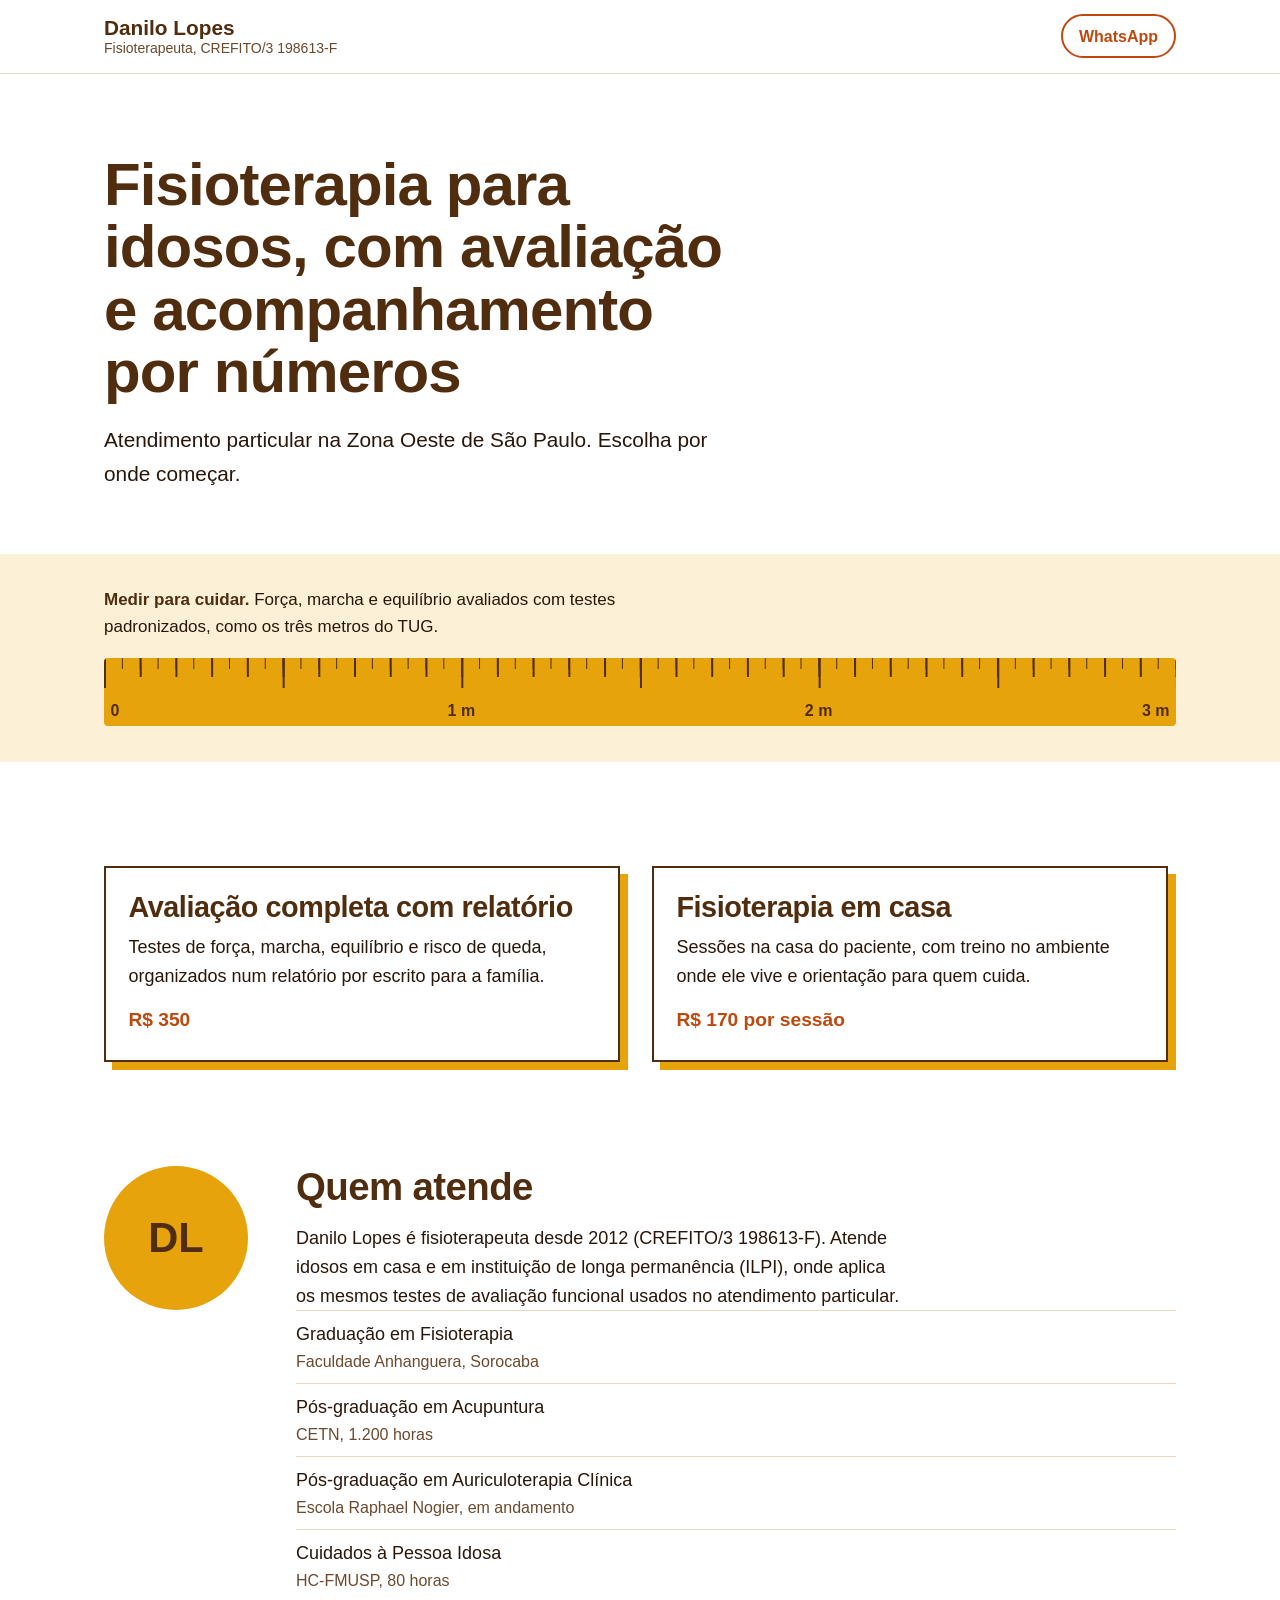
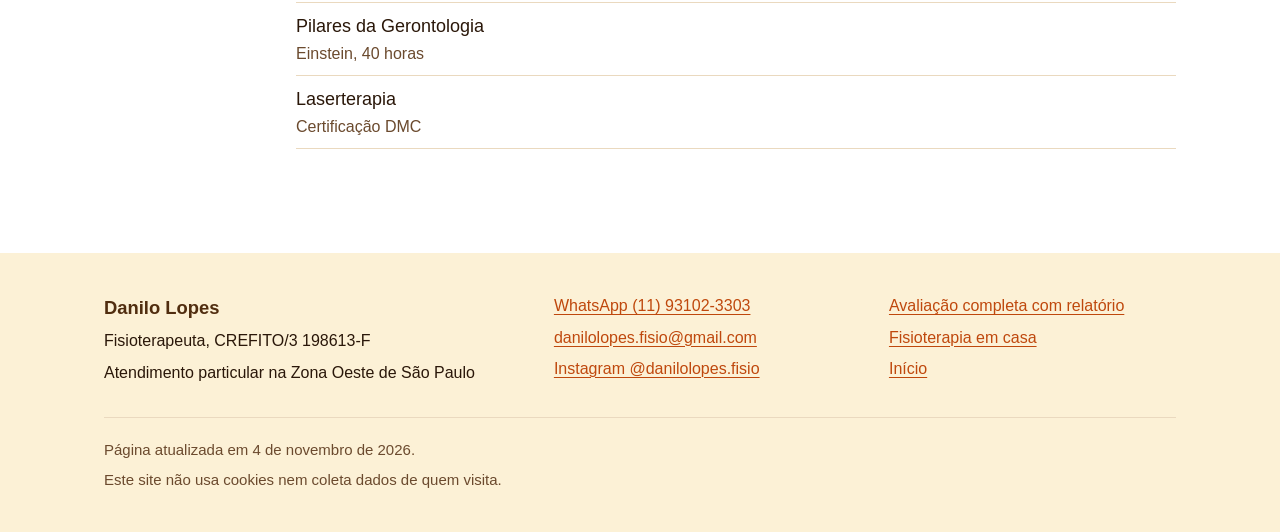
==== public/index.html @ bc0ceb4e "Páginas de avaliação completa e fisioterapia em casa Site estático (HTML, CSS embutido, fontes própr" ====
<!doctype html>
<html lang="pt-BR">
<head>
<meta charset="utf-8">
<meta name="viewport" content="width=device-width, initial-scale=1">
<script>document.documentElement.classList.add("js")</script>
<title>Danilo Lopes, Fisioterapeuta | Fisioterapia para idosos na Zona Oeste de SP</title>
<meta name="description" content="Fisioterapia para idosos em casa e avaliação funcional completa com relatório por escrito. Zona Oeste de São Paulo.">
<link rel="canonical" href="https://danilolopesfisio.com.br/">
<meta name="theme-color" content="#502d0f">
<link rel="icon" href="/favicon.svg" type="image/svg+xml">
<link rel="apple-touch-icon" href="/apple-touch-icon.png">
<link rel="preload" href="/fontes/bricolage-800.woff2" as="font" type="font/woff2" crossorigin>
<link rel="preload" href="/fontes/atkinson-400.woff2" as="font" type="font/woff2" crossorigin>
<meta property="og:type" content="website">
<meta property="og:locale" content="pt_BR">
<meta property="og:site_name" content="Danilo Lopes, Fisioterapeuta">
<meta property="og:title" content="Danilo Lopes, Fisioterapeuta">
<meta property="og:description" content="Fisioterapia para idosos em casa e avaliação funcional completa com relatório por escrito. Zona Oeste de São Paulo.">
<meta property="og:url" content="https://danilolopesfisio.com.br/">
<meta property="og:image" content="https://danilolopesfisio.com.br/og/home-care.png">
<meta property="og:image:width" content="1200">
<meta property="og:image:height" content="630">
<meta property="og:image:alt" content="Danilo Lopes, Fisioterapeuta">
<meta name="twitter:card" content="summary_large_image">
<style>@font-face{font-family: "Bricolage";src: url("/fontes/bricolage-800.woff2") format("woff2");font-weight: 800;font-display: swap}@font-face{font-family: "Atkinson";src: url("/fontes/atkinson-400.woff2") format("woff2");font-weight: 400;font-display: swap}@font-face{font-family: "Atkinson";src: url("/fontes/atkinson-700.woff2") format("woff2");font-weight: 700;font-display: swap}:root{--papel: #ffffff;--tinta: #2a1709;--tinta-suave: #6b4a2e;--marrom: #502d0f;--laranja: #d45111;--laranja-texto: #bf480d;--mostarda: #e6a30b;--mostarda-claro: #fcf1d6;--linha: #ead9bf;--titulo: "Bricolage","Arial Black","Helvetica Neue",sans-serif;--texto: "Atkinson","Verdana","Segoe UI",sans-serif;--largura: 72rem;--medida: 38rem;--margem: clamp(1rem,4vw,2.5rem);--respiro: clamp(3.5rem,9vw,6.5rem)}*,*::before,*::after{box-sizing: border-box}html{-webkit-text-size-adjust: 100%;text-size-adjust: 100%}body{margin: 0;background: var(--papel);color: var(--tinta);font-family: var(--texto);font-size: 1.125rem;line-height: 1.6;text-rendering: optimizeLegibility}h1,h2,h3{font-family: var(--titulo);font-weight: 800;color: var(--marrom);letter-spacing: -0.015em;margin: 0;text-wrap: balance}h1{font-size: clamp(2.15rem,6.4vw,3.75rem);line-height: 1.04}h2{font-size: clamp(1.65rem,4.2vw,2.4rem);line-height: 1.1}h3{font-size: 1.25rem;line-height: 1.25;letter-spacing: 0}p{margin: 0;text-wrap: pretty}a{color: var(--laranja-texto);text-underline-offset: 0.18em;text-decoration-thickness: 1px}a:hover{text-decoration-thickness: 2px}:focus-visible{outline: 3px solid var(--laranja);outline-offset: 3px;border-radius: 2px}.conteiner{width: 100%;max-width: var(--largura);margin-inline: auto;padding-inline: var(--margem)}.pular{position: absolute;left: 1rem;top: -4rem;background: var(--marrom);color: var(--papel);padding: 0.6rem 1rem;z-index: 10}.pular:focus{top: 1rem}.topo{border-bottom: 1px solid var(--linha)}.topo-interno{display: flex;align-items: center;justify-content: space-between;gap: 1rem;padding-block: 0.9rem}.marca{text-decoration: none;color: var(--tinta);line-height: 1.2}.marca-nome{display: block;font-family: var(--titulo);font-weight: 800;font-size: 1.3rem;color: var(--marrom)}.marca-registro{display: block;font-size: 0.875rem;color: var(--tinta-suave)}.topo-wa{flex: none;font-weight: 700;font-size: 1rem;text-decoration: none;color: var(--laranja-texto);border: 2px solid currentColor;border-radius: 999px;padding: 0.45rem 1rem}.topo-wa:hover{background: var(--laranja-texto);color: var(--papel)}.botao{display: inline-block;background: var(--laranja-texto);color: var(--papel);font-family: var(--texto);font-weight: 700;font-size: 1.1875rem;line-height: 1.25;text-decoration: none;padding: 1rem 1.5rem;border-radius: 0.5rem;box-shadow: 0 4px 0 var(--marrom);transition: transform 120ms ease,box-shadow 120ms ease}.botao:hover{transform: translateY(2px);box-shadow: 0 2px 0 var(--marrom)}.botao:active{transform: translateY(4px);box-shadow: 0 0 0 var(--marrom)}.heroi{padding-block: clamp(2.25rem,7vw,5rem) clamp(2.5rem,6vw,4rem)}.heroi-grade{display: grid;gap: clamp(2.5rem,6vw,4.5rem);align-items: center}.heroi-texto{max-width: 40rem}.heroi-texto>* + *{margin-top: 1.25rem}.lead{font-size: clamp(1.15rem,2.4vw,1.3rem);max-width: var(--medida)}.preco-linha{font-size: 1.125rem;color: var(--tinta-suave)}.preco-linha strong{color: var(--tinta);font-size: 1.35rem;font-family: var(--titulo);font-weight: 800}.heroi-acao{padding-top: 0.5rem}.heroi-nota{font-size: 1rem;color: var(--tinta-suave)}.folha{background: var(--papel);border: 2px solid var(--marrom);box-shadow: 10px 10px 0 var(--mostarda);padding: 1.5rem 1.4rem 1.25rem;max-width: 26rem;width: calc(100% - 10px);justify-self: center;margin: 0 10px 10px 0}.folha-cabecalho{border-bottom: 2px solid var(--marrom);padding-bottom: 0.75rem;margin-bottom: 0.4rem}.folha-titulo{font-family: var(--titulo);font-weight: 800;color: var(--marrom);font-size: 1.15rem;line-height: 1.2}.folha-sub{font-size: 0.875rem;color: var(--tinta-suave);margin-top: 0.2rem}.folha-linhas{margin: 0}.folha-linha{display: grid;grid-template-columns: 1fr auto;gap: 0.75rem;align-items: end;padding-block: 0.7rem;border-bottom: 1px dashed var(--linha)}.folha-linha dt{font-size: 1rem;line-height: 1.3}.folha-linha dd{margin: 0;display: grid;grid-template-columns: 3.4rem 2.2rem;gap: 0.35rem;align-items: end;font-size: 0.95rem;line-height: 1.2;color: var(--tinta-suave);white-space: nowrap}.folha-linha dd span{border-bottom: 1.5px solid var(--marrom);height: 0.9em}.folha-assinatura{margin-top: 1.4rem;font-size: 0.875rem;color: var(--tinta-suave)}.folha-assinatura::before{content: "";display: block;width: 11rem;border-top: 1.5px solid var(--marrom);margin-bottom: 0.35rem}.planta{width: 100%;max-width: 28rem;justify-self: center;margin: 0}.planta svg{display: block;width: 100%;height: auto}.planta-texto{font-family: var(--texto);font-weight: 700;font-size: 15px;fill: var(--marrom)}.faixa-trena{background: var(--mostarda-claro);padding-block: 2rem 2.25rem;overflow: hidden}.trena-legenda{max-width: var(--medida);font-size: 1.0625rem;margin-bottom: 1.1rem}.trena-legenda strong{font-family: var(--titulo);font-weight: 800;color: var(--marrom)}.trena{position: relative;height: 4.25rem;background-color: var(--mostarda);background-image: repeating-linear-gradient(to right,var(--marrom) 0 2px,transparent 2px 100%),repeating-linear-gradient(to right,var(--marrom) 0 1.5px,transparent 1.5px 100%),repeating-linear-gradient(to right,var(--marrom) 0 1px,transparent 1px 100%);background-size: calc(100% / 6) 1.9rem,calc(100% / 30) 1.2rem,calc(100% / 60) 0.7rem;background-repeat: repeat-x;background-position: left top;border-radius: 0.25rem;transform-origin: left center;animation: desenrolar 1100ms cubic-bezier(.2,.7,.2,1) 200ms both}.trena-marca{position: absolute;bottom: 0.45rem;font-family: var(--titulo);font-weight: 800;font-size: 1rem;color: var(--marrom);line-height: 1;white-space: nowrap;transform: translateX(-50%)}.trena-marca:first-child{transform: none;left: 0.4rem !important}.trena-marca:last-child{transform: translateX(-100%);left: calc(100% - 0.4rem) !important}@keyframes desenrolar{from{transform: scaleX(0.04)}to{transform: scaleX(1)}}.secao{padding-block: calc(var(--respiro) / 2)}.faixa-trena + .secao{padding-top: var(--respiro)}main>.secao:last-child{padding-bottom: var(--respiro)}.secao-cabeca{max-width: var(--medida);margin-bottom: clamp(1.75rem,4vw,2.75rem)}.secao-cabeca>* + *{margin-top: 0.9rem}.secao-intro{color: var(--tinta-suave)}.lista-regua{list-style: none;margin: 0;padding: 0;display: grid;column-gap: 2.5rem}.lista-regua li{border-top: 1px solid var(--linha);padding: 0.95rem 0 0.95rem 1.6rem;position: relative}.lista-regua li::before{content: "";position: absolute;left: 0;top: 1.45rem;width: 0.7rem;height: 0.7rem;background: var(--mostarda)}.definicoes{margin: 0}.definicao{display: grid;gap: 0.35rem 2.5rem;border-top: 1px solid var(--linha);padding-block: 1.25rem}.definicao:last-child{border-bottom: 1px solid var(--linha)}.definicao dt{font-family: var(--titulo);font-weight: 800;font-size: 1.2rem;color: var(--marrom);line-height: 1.25}.definicao dt small{display: block;font-family: var(--texto);font-weight: 400;font-size: 0.95rem;color: var(--tinta-suave);margin-top: 0.15rem}.definicao dd{margin: 0;max-width: var(--medida)}.complemento{margin-top: 1.5rem;max-width: var(--medida);color: var(--tinta-suave)}.recebe{list-style: none;margin: 0;padding: 0;max-width: 46rem}.recebe li{display: grid;grid-template-columns: 1.6rem 1fr;gap: 0.8rem;padding-block: 0.65rem}.recebe li::before{content: "";width: 1.15rem;height: 1.15rem;margin-top: 0.3rem;border: 2px solid var(--marrom);background: linear-gradient(135deg,transparent 45%,var(--laranja) 45% 60%,transparent 60%) center / 70% 70% no-repeat}.passos{list-style: none;margin: 0;padding: 0;counter-reset: passo;display: grid;gap: 1.75rem 2rem}.passos li{counter-increment: passo;border-top: 3px solid var(--marrom);padding-top: 0.9rem}.passos li::before{content: counter(passo);display: block;font-family: var(--titulo);font-weight: 800;font-size: 2.6rem;line-height: 1;color: var(--laranja);margin-bottom: 0.6rem}.passos h3{margin-bottom: 0.4rem}.passos p{font-size: 1.0625rem}.motivos{list-style: none;margin: 0;padding: 0;display: grid;gap: 1.25rem 2.5rem}.motivos li{padding-left: 1.1rem;border-left: 4px solid var(--mostarda)}.valores{background: var(--marrom);color: var(--mostarda-claro);padding-block: var(--respiro);margin-block: calc(var(--respiro) / 2)}.valores h2{color: var(--papel)}.valores .secao-intro{color: #f2d9a6}.precos{margin: 0;max-width: 46rem}.preco{display: grid;grid-template-columns: 1fr auto;gap: 0.25rem 1rem;align-items: baseline;padding-block: 1.25rem;border-top: 1px solid rgba(252,241,214,0.28)}.preco:last-child{border-bottom: 1px solid rgba(252,241,214,0.28)}.preco dt{font-family: var(--titulo);font-weight: 800;font-size: 1.25rem;color: var(--papel);line-height: 1.25}.preco dd{margin: 0}.preco-valor{font-family: var(--titulo);font-weight: 800;font-size: clamp(1.6rem,4.5vw,2.1rem);color: var(--mostarda);white-space: nowrap}.preco-detalhe{grid-column: 1 / -1;color: #f2d9a6;font-size: 1.0625rem}.valores-acao{margin-top: 2.25rem}.valores .botao{background: var(--mostarda);color: var(--tinta);box-shadow: 0 4px 0 #2a1709}.valores .botao:hover{box-shadow: 0 2px 0 #2a1709}.valores .botao:active{box-shadow: 0 0 0 #2a1709}.valores a:not(.botao){color: var(--mostarda)}.sobre-grade{display: grid;gap: 2rem 3rem;align-items: start}.retrato{width: 6.5rem;height: 6.5rem;border-radius: 50%;background: var(--mostarda);color: var(--marrom);display: grid;place-items: center;font-family: var(--titulo);font-weight: 800;font-size: 2.6rem;overflow: hidden}.retrato img{width: 100%;height: 100%;object-fit: cover}.sobre-texto>* + *{margin-top: 1rem}.sobre-texto p{max-width: var(--medida)}.formacao{list-style: none;margin: 0;padding: 0}.formacao li{padding-block: 0.55rem;border-top: 1px solid var(--linha)}.formacao li:last-child{border-bottom: 1px solid var(--linha)}.formacao span{display: block;color: var(--tinta-suave);font-size: 1rem}.perguntas{max-width: 46rem}.pergunta{border-top: 1px solid var(--linha)}.pergunta:last-child{border-bottom: 1px solid var(--linha)}.pergunta summary{cursor: pointer;list-style: none;display: flex;justify-content: space-between;gap: 1rem;padding-block: 1.1rem;font-weight: 700;font-size: 1.15rem;color: var(--marrom)}.pergunta summary::-webkit-details-marker{display: none}.pergunta summary::after{content: "+";font-family: var(--titulo);font-weight: 800;font-size: 1.5rem;line-height: 1;color: var(--laranja);transition: transform 160ms ease}.pergunta[open] summary::after{transform: rotate(45deg)}.pergunta p{padding-bottom: 1.2rem;max-width: var(--medida)}.fechamento{border-top: 1px solid var(--linha);margin-top: calc(var(--respiro) / 2);padding-top: var(--respiro)}.fechamento-interno>* + *{margin-top: 1.25rem}.fechamento p{max-width: var(--medida)}.rodape{background: var(--mostarda-claro);padding-block: 2.5rem 6rem;font-size: 1rem}.rodape-grade{display: grid;gap: 1.5rem 3rem}.rodape-grade>*>* + *{margin-top: 0.35rem}.rodape-nome{font-family: var(--titulo);font-weight: 800;color: var(--marrom);font-size: 1.15rem}.rodape-legal{margin-top: 2rem;padding-top: 1.25rem;border-top: 1px solid var(--linha);color: var(--tinta-suave);font-size: 0.9375rem}.rodape-legal p + p{margin-top: 0.35rem}.barra-wa{position: fixed;left: 0;right: 0;bottom: 0;z-index: 5;padding: 0.7rem var(--margem) calc(0.7rem + env(safe-area-inset-bottom));background: rgba(255,255,255,0.96);border-top: 1px solid var(--linha)}.barra-wa{transition: transform 200ms ease}.js .barra-wa{transform: translateY(110%)}.js .barra-wa.visivel{transform: none}.barra-wa .botao{display: block;text-align: center;box-shadow: none;padding-block: 0.85rem}.barra-wa .botao:hover,.barra-wa .botao:active{transform: none}.inicio-caminhos{list-style: none;margin: 0;padding: 0;display: grid;gap: 1.5rem}.caminho{display: block;text-decoration: none;color: var(--tinta);border: 2px solid var(--marrom);padding: 1.5rem 1.4rem;box-shadow: 8px 8px 0 var(--mostarda);margin-right: 8px;transition: transform 120ms ease,box-shadow 120ms ease}.caminho:hover{transform: translate(3px,3px);box-shadow: 5px 5px 0 var(--mostarda)}.caminho h2{font-size: clamp(1.4rem,3.4vw,1.8rem)}.caminho p{margin-top: 0.6rem}.caminho-preco{display: block;margin-top: 0.9rem;font-family: var(--titulo);font-weight: 800;font-size: 1.2rem;color: var(--laranja-texto)}@media (min-width: 46rem){.lista-regua{grid-template-columns: 1fr 1fr}.definicao{grid-template-columns: 17rem 1fr}.passos{grid-template-columns: repeat(2,1fr)}.motivos{grid-template-columns: repeat(3,1fr)}.sobre-grade{grid-template-columns: 9rem 1fr}.retrato{width: 9rem;height: 9rem}.rodape-grade{grid-template-columns: 1.4fr 1fr 1fr}.inicio-caminhos{grid-template-columns: 1fr 1fr}.barra-wa{display: none}.rodape{padding-bottom: 2.5rem}}@media (min-width: 62rem){.heroi-grade{grid-template-columns: 1.25fr 1fr}.passos{grid-template-columns: repeat(4,1fr)}}@media (max-width: 22rem){.topo-wa{padding-inline: 0.75rem}.marca-registro{font-size: 0.8125rem}}@media (prefers-reduced-motion: reduce){.trena{animation: none}.botao,.caminho,.pergunta summary::after,.barra-wa{transition: none}}@media print{.topo-wa,.barra-wa,.botao{display: none}.faixa-trena,.valores,.rodape{background: none;color: var(--tinta)}}</style>
<script type="application/ld+json">{"@context":"https://schema.org","@type":"Physiotherapy","name":"Danilo Lopes, Fisioterapeuta","url":"https://danilolopesfisio.com.br/","telephone":"+5511931023303","email":"danilolopes.fisio@gmail.com","areaServed":{"@type":"Place","name":"Zona Oeste de São Paulo"},"sameAs":["https://www.instagram.com/danilolopes.fisio/"],"founder":{"@type":"Person","name":"Danilo Lopes","jobTitle":"Fisioterapeuta"},"makesOffer":[{"@type":"Offer","price":"350.00","priceCurrency":"BRL","itemOffered":{"@type":"Service","name":"Avaliação fisioterapêutica completa com relatório"}},{"@type":"Offer","price":"170.00","priceCurrency":"BRL","itemOffered":{"@type":"Service","name":"Sessão de fisioterapia em casa"}}]}</script>
</head>
<body>
<a class="pular" href="#conteudo">Pular para o conteúdo</a>
<header class="topo">
  <div class="conteiner topo-interno">
    <a class="marca" href="/">
      <span class="marca-nome">Danilo Lopes</span>
      <span class="marca-registro">Fisioterapeuta, CREFITO/3 198613-F</span>
    </a>
    <a class="topo-wa" href="https://wa.me/5511931023303?text=Ol%C3%A1%2C%20Danilo!%20Vim%20pelo%20site%20e%20quero%20mais%20informa%C3%A7%C3%B5es.">WhatsApp</a>
  </div>
</header>
<main id="conteudo">
  <section class="heroi">
    <div class="conteiner">
      <div class="heroi-texto">
        <h1>Fisioterapia para idosos, com avaliação e acompanhamento por números</h1>
        <p class="lead">Atendimento particular na Zona Oeste de São Paulo. Escolha por onde começar.</p>
      </div>
    </div>
  </section>
  <section class="faixa-trena" aria-label="Três metros, a distância do teste TUG">
  <div class="conteiner">
    <p class="trena-legenda"><strong>Medir para cuidar.</strong> Força, marcha e equilíbrio avaliados com testes padronizados, como os três metros do TUG.</p>
    <div class="trena" aria-hidden="true">
      <span class="trena-marca" style="left:0">0</span>
      <span class="trena-marca" style="left:33.333%">1 m</span>
      <span class="trena-marca" style="left:66.667%">2 m</span>
      <span class="trena-marca" style="left:100%">3 m</span>
    </div>
  </div>
</section>
  <section class="secao" aria-label="Serviços">
    <div class="conteiner">
      <ul class="inicio-caminhos">
        <li>
          <a class="caminho" href="/avaliacao/">
            <h2>Avaliação completa com relatório</h2>
            <p>Testes de força, marcha, equilíbrio e risco de queda, organizados num relatório por escrito para a família.</p>
            <span class="caminho-preco">R$ 350</span>
          </a>
        </li>
        <li>
          <a class="caminho" href="/home-care/">
            <h2>Fisioterapia em casa</h2>
            <p>Sessões na casa do paciente, com treino no ambiente onde ele vive e orientação para quem cuida.</p>
            <span class="caminho-preco">R$ 170 por sessão</span>
          </a>
        </li>
      </ul>
    </div>
  </section>
  <section class="secao" id="quem-atende" aria-labelledby="titulo-sobre">
  <div class="conteiner sobre-grade">
    <div class="retrato">DL</div>
    <div class="sobre-texto">
      <h2 id="titulo-sobre">Quem atende</h2>
      <p>Danilo Lopes é fisioterapeuta desde 2012 (CREFITO/3 198613-F). Atende idosos em casa e em instituição de longa permanência (ILPI), onde aplica os mesmos testes de avaliação funcional usados no atendimento particular.</p>
      <ul class="formacao">
        <li>Graduação em Fisioterapia<span>Faculdade Anhanguera, Sorocaba</span></li>
        <li>Pós-graduação em Acupuntura<span>CETN, 1.200 horas</span></li>
        <li>Pós-graduação em Auriculoterapia Clínica<span>Escola Raphael Nogier, em andamento</span></li>
        <li>Cuidados à Pessoa Idosa<span>HC-FMUSP, 80 horas</span></li>
        <li>Pilares da Gerontologia<span>Einstein, 40 horas</span></li>
        <li>Laserterapia<span>Certificação DMC</span></li>
      </ul>
    </div>
  </div>
</section>
</main>
<footer class="rodape">
  <div class="conteiner">
    <div class="rodape-grade">
      <div>
        <p class="rodape-nome">Danilo Lopes</p>
        <p>Fisioterapeuta, CREFITO/3 198613-F</p>
        <p>Atendimento particular na Zona Oeste de São Paulo</p>
      </div>
      <div>
        <p><a href="https://wa.me/5511931023303?text=Ol%C3%A1%2C%20Danilo!%20Vim%20pelo%20site%20e%20quero%20mais%20informa%C3%A7%C3%B5es.">WhatsApp (11) 93102-3303</a></p>
        <p><a href="mailto:danilolopes.fisio@gmail.com">danilolopes.fisio@gmail.com</a></p>
        <p><a href="https://www.instagram.com/danilolopes.fisio/">Instagram @danilolopes.fisio</a></p>
      </div>
      <nav aria-label="Páginas do site">
        <p><a href="/avaliacao/">Avaliação completa com relatório</a></p>
        <p><a href="/home-care/">Fisioterapia em casa</a></p>
        <p><a href="/">Início</a></p>
      </nav>
    </div>
    <div class="rodape-legal">
      <p>Página atualizada em 4 de novembro de 2026.</p>
      <p>Este site não usa cookies nem coleta dados de quem visita.</p>
    </div>
  </div>
</footer>
<div class="barra-wa"><a class="botao" href="https://wa.me/5511931023303?text=Ol%C3%A1%2C%20Danilo!%20Vim%20pelo%20site%20e%20quero%20mais%20informa%C3%A7%C3%B5es.">Chamar no WhatsApp</a></div>
<script>
(function () {
  var barra = document.querySelector(".barra-wa");
  var alvo = document.querySelector(".heroi .botao") || document.querySelector(".heroi");
  if (!barra) return;
  if (!alvo || !("IntersectionObserver" in window)) { barra.classList.add("visivel"); return; }
  new IntersectionObserver(function (e) {
    barra.classList.toggle("visivel", !e[0].isIntersecting && e[0].boundingClientRect.top < 0);
  }).observe(alvo);
})();
</script>
</body>
</html>
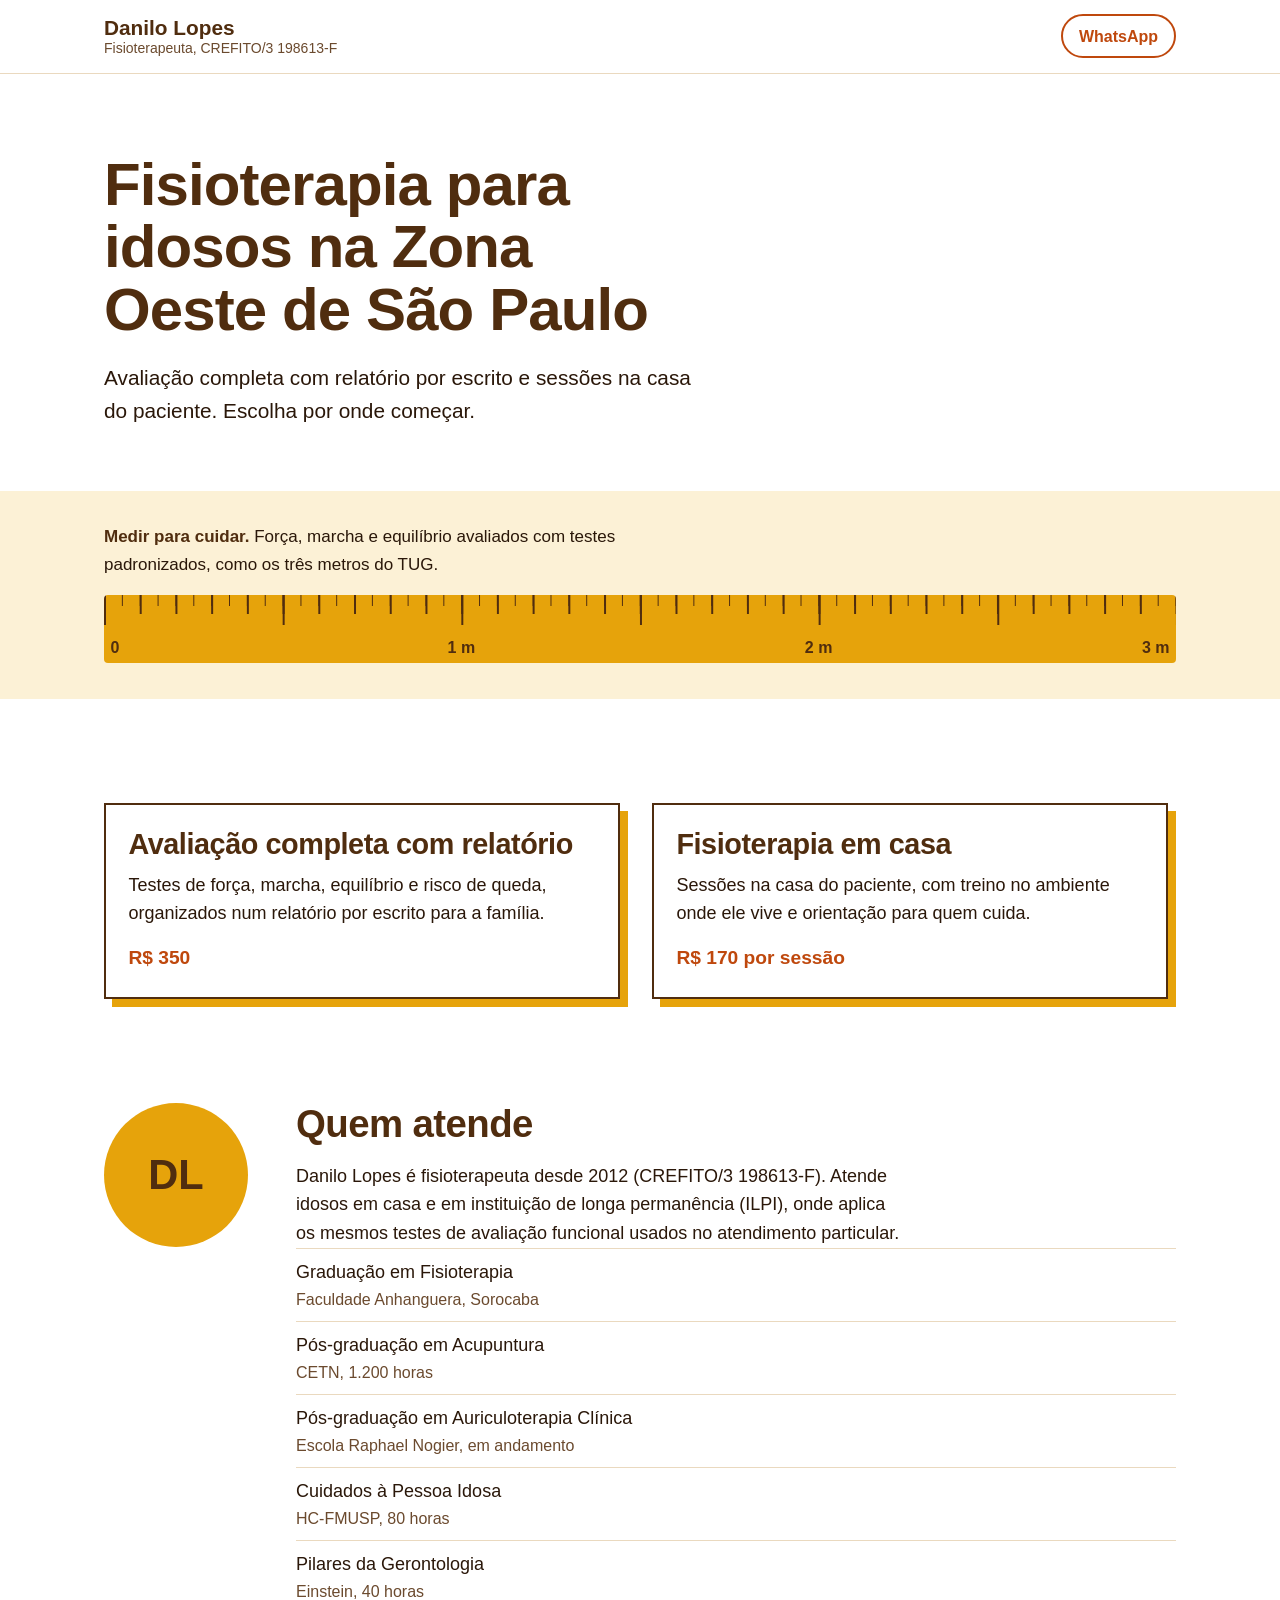
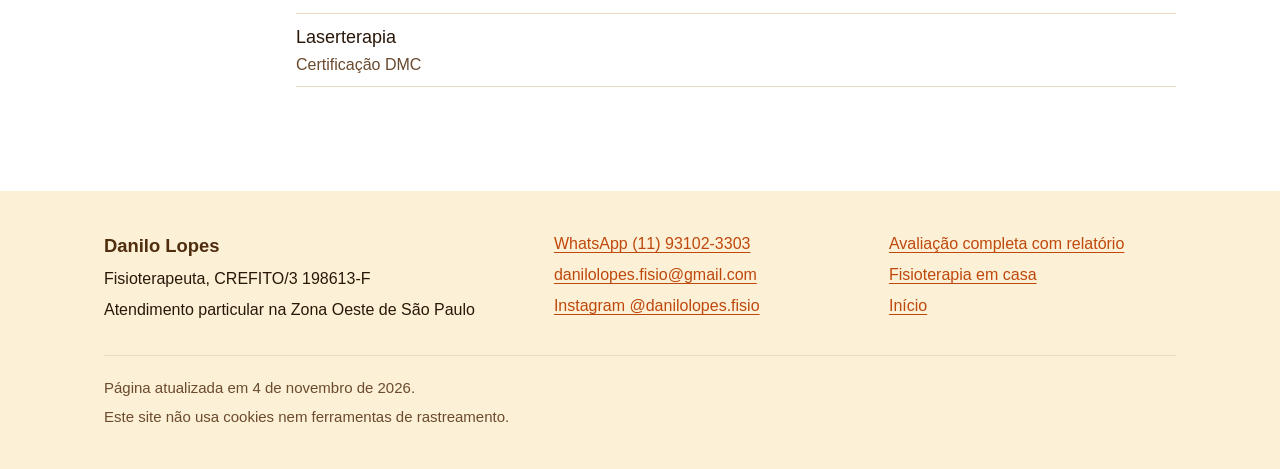
==== commit f9db5dc6: "Refinamento: conferências no build, Cloudflare Pages e ajustes de texto - build confere links, âncor" ====
--- a/public/index.html
+++ b/public/index.html
@@ -1,13 +1,14 @@
-<!doctype html>
+<!DOCTYPE html>
 <html lang="pt-BR">
 <head>
 <meta charset="utf-8">
 <meta name="viewport" content="width=device-width, initial-scale=1">
 <script>document.documentElement.classList.add("js")</script>
-<title>Danilo Lopes, Fisioterapeuta | Fisioterapia para idosos na Zona Oeste de SP</title>
+<title>Danilo Lopes, Fisioterapeuta | Fisioterapia para idosos em SP</title>
 <meta name="description" content="Fisioterapia para idosos em casa e avaliação funcional completa com relatório por escrito. Zona Oeste de São Paulo.">
 <link rel="canonical" href="https://danilolopesfisio.com.br/">
-<meta name="theme-color" content="#502d0f">
+<meta name="theme-color" content="#ffffff">
+<meta name="color-scheme" content="light only">
 <link rel="icon" href="/favicon.svg" type="image/svg+xml">
 <link rel="apple-touch-icon" href="/apple-touch-icon.png">
 <link rel="preload" href="/fontes/bricolage-800.woff2" as="font" type="font/woff2" crossorigin>
@@ -15,34 +16,34 @@
 <meta property="og:type" content="website">
 <meta property="og:locale" content="pt_BR">
 <meta property="og:site_name" content="Danilo Lopes, Fisioterapeuta">
-<meta property="og:title" content="Danilo Lopes, Fisioterapeuta">
+<meta property="og:title" content="Fisioterapia para idosos na Zona Oeste de São Paulo">
 <meta property="og:description" content="Fisioterapia para idosos em casa e avaliação funcional completa com relatório por escrito. Zona Oeste de São Paulo.">
 <meta property="og:url" content="https://danilolopesfisio.com.br/">
-<meta property="og:image" content="https://danilolopesfisio.com.br/og/home-care.png">
+<meta property="og:image" content="https://danilolopesfisio.com.br/og/inicio.png">
 <meta property="og:image:width" content="1200">
 <meta property="og:image:height" content="630">
-<meta property="og:image:alt" content="Danilo Lopes, Fisioterapeuta">
+<meta property="og:image:alt" content="Fisioterapia para idosos na Zona Oeste de São Paulo">
 <meta name="twitter:card" content="summary_large_image">
-<style>@font-face{font-family: "Bricolage";src: url("/fontes/bricolage-800.woff2") format("woff2");font-weight: 800;font-display: swap}@font-face{font-family: "Atkinson";src: url("/fontes/atkinson-400.woff2") format("woff2");font-weight: 400;font-display: swap}@font-face{font-family: "Atkinson";src: url("/fontes/atkinson-700.woff2") format("woff2");font-weight: 700;font-display: swap}:root{--papel: #ffffff;--tinta: #2a1709;--tinta-suave: #6b4a2e;--marrom: #502d0f;--laranja: #d45111;--laranja-texto: #bf480d;--mostarda: #e6a30b;--mostarda-claro: #fcf1d6;--linha: #ead9bf;--titulo: "Bricolage","Arial Black","Helvetica Neue",sans-serif;--texto: "Atkinson","Verdana","Segoe UI",sans-serif;--largura: 72rem;--medida: 38rem;--margem: clamp(1rem,4vw,2.5rem);--respiro: clamp(3.5rem,9vw,6.5rem)}*,*::before,*::after{box-sizing: border-box}html{-webkit-text-size-adjust: 100%;text-size-adjust: 100%}body{margin: 0;background: var(--papel);color: var(--tinta);font-family: var(--texto);font-size: 1.125rem;line-height: 1.6;text-rendering: optimizeLegibility}h1,h2,h3{font-family: var(--titulo);font-weight: 800;color: var(--marrom);letter-spacing: -0.015em;margin: 0;text-wrap: balance}h1{font-size: clamp(2.15rem,6.4vw,3.75rem);line-height: 1.04}h2{font-size: clamp(1.65rem,4.2vw,2.4rem);line-height: 1.1}h3{font-size: 1.25rem;line-height: 1.25;letter-spacing: 0}p{margin: 0;text-wrap: pretty}a{color: var(--laranja-texto);text-underline-offset: 0.18em;text-decoration-thickness: 1px}a:hover{text-decoration-thickness: 2px}:focus-visible{outline: 3px solid var(--laranja);outline-offset: 3px;border-radius: 2px}.conteiner{width: 100%;max-width: var(--largura);margin-inline: auto;padding-inline: var(--margem)}.pular{position: absolute;left: 1rem;top: -4rem;background: var(--marrom);color: var(--papel);padding: 0.6rem 1rem;z-index: 10}.pular:focus{top: 1rem}.topo{border-bottom: 1px solid var(--linha)}.topo-interno{display: flex;align-items: center;justify-content: space-between;gap: 1rem;padding-block: 0.9rem}.marca{text-decoration: none;color: var(--tinta);line-height: 1.2}.marca-nome{display: block;font-family: var(--titulo);font-weight: 800;font-size: 1.3rem;color: var(--marrom)}.marca-registro{display: block;font-size: 0.875rem;color: var(--tinta-suave)}.topo-wa{flex: none;font-weight: 700;font-size: 1rem;text-decoration: none;color: var(--laranja-texto);border: 2px solid currentColor;border-radius: 999px;padding: 0.45rem 1rem}.topo-wa:hover{background: var(--laranja-texto);color: var(--papel)}.botao{display: inline-block;background: var(--laranja-texto);color: var(--papel);font-family: var(--texto);font-weight: 700;font-size: 1.1875rem;line-height: 1.25;text-decoration: none;padding: 1rem 1.5rem;border-radius: 0.5rem;box-shadow: 0 4px 0 var(--marrom);transition: transform 120ms ease,box-shadow 120ms ease}.botao:hover{transform: translateY(2px);box-shadow: 0 2px 0 var(--marrom)}.botao:active{transform: translateY(4px);box-shadow: 0 0 0 var(--marrom)}.heroi{padding-block: clamp(2.25rem,7vw,5rem) clamp(2.5rem,6vw,4rem)}.heroi-grade{display: grid;gap: clamp(2.5rem,6vw,4.5rem);align-items: center}.heroi-texto{max-width: 40rem}.heroi-texto>* + *{margin-top: 1.25rem}.lead{font-size: clamp(1.15rem,2.4vw,1.3rem);max-width: var(--medida)}.preco-linha{font-size: 1.125rem;color: var(--tinta-suave)}.preco-linha strong{color: var(--tinta);font-size: 1.35rem;font-family: var(--titulo);font-weight: 800}.heroi-acao{padding-top: 0.5rem}.heroi-nota{font-size: 1rem;color: var(--tinta-suave)}.folha{background: var(--papel);border: 2px solid var(--marrom);box-shadow: 10px 10px 0 var(--mostarda);padding: 1.5rem 1.4rem 1.25rem;max-width: 26rem;width: calc(100% - 10px);justify-self: center;margin: 0 10px 10px 0}.folha-cabecalho{border-bottom: 2px solid var(--marrom);padding-bottom: 0.75rem;margin-bottom: 0.4rem}.folha-titulo{font-family: var(--titulo);font-weight: 800;color: var(--marrom);font-size: 1.15rem;line-height: 1.2}.folha-sub{font-size: 0.875rem;color: var(--tinta-suave);margin-top: 0.2rem}.folha-linhas{margin: 0}.folha-linha{display: grid;grid-template-columns: 1fr auto;gap: 0.75rem;align-items: end;padding-block: 0.7rem;border-bottom: 1px dashed var(--linha)}.folha-linha dt{font-size: 1rem;line-height: 1.3}.folha-linha dd{margin: 0;display: grid;grid-template-columns: 3.4rem 2.2rem;gap: 0.35rem;align-items: end;font-size: 0.95rem;line-height: 1.2;color: var(--tinta-suave);white-space: nowrap}.folha-linha dd span{border-bottom: 1.5px solid var(--marrom);height: 0.9em}.folha-assinatura{margin-top: 1.4rem;font-size: 0.875rem;color: var(--tinta-suave)}.folha-assinatura::before{content: "";display: block;width: 11rem;border-top: 1.5px solid var(--marrom);margin-bottom: 0.35rem}.planta{width: 100%;max-width: 28rem;justify-self: center;margin: 0}.planta svg{display: block;width: 100%;height: auto}.planta-texto{font-family: var(--texto);font-weight: 700;font-size: 15px;fill: var(--marrom)}.faixa-trena{background: var(--mostarda-claro);padding-block: 2rem 2.25rem;overflow: hidden}.trena-legenda{max-width: var(--medida);font-size: 1.0625rem;margin-bottom: 1.1rem}.trena-legenda strong{font-family: var(--titulo);font-weight: 800;color: var(--marrom)}.trena{position: relative;height: 4.25rem;background-color: var(--mostarda);background-image: repeating-linear-gradient(to right,var(--marrom) 0 2px,transparent 2px 100%),repeating-linear-gradient(to right,var(--marrom) 0 1.5px,transparent 1.5px 100%),repeating-linear-gradient(to right,var(--marrom) 0 1px,transparent 1px 100%);background-size: calc(100% / 6) 1.9rem,calc(100% / 30) 1.2rem,calc(100% / 60) 0.7rem;background-repeat: repeat-x;background-position: left top;border-radius: 0.25rem;transform-origin: left center;animation: desenrolar 1100ms cubic-bezier(.2,.7,.2,1) 200ms both}.trena-marca{position: absolute;bottom: 0.45rem;font-family: var(--titulo);font-weight: 800;font-size: 1rem;color: var(--marrom);line-height: 1;white-space: nowrap;transform: translateX(-50%)}.trena-marca:first-child{transform: none;left: 0.4rem !important}.trena-marca:last-child{transform: translateX(-100%);left: calc(100% - 0.4rem) !important}@keyframes desenrolar{from{transform: scaleX(0.04)}to{transform: scaleX(1)}}.secao{padding-block: calc(var(--respiro) / 2)}.faixa-trena + .secao{padding-top: var(--respiro)}main>.secao:last-child{padding-bottom: var(--respiro)}.secao-cabeca{max-width: var(--medida);margin-bottom: clamp(1.75rem,4vw,2.75rem)}.secao-cabeca>* + *{margin-top: 0.9rem}.secao-intro{color: var(--tinta-suave)}.lista-regua{list-style: none;margin: 0;padding: 0;display: grid;column-gap: 2.5rem}.lista-regua li{border-top: 1px solid var(--linha);padding: 0.95rem 0 0.95rem 1.6rem;position: relative}.lista-regua li::before{content: "";position: absolute;left: 0;top: 1.45rem;width: 0.7rem;height: 0.7rem;background: var(--mostarda)}.definicoes{margin: 0}.definicao{display: grid;gap: 0.35rem 2.5rem;border-top: 1px solid var(--linha);padding-block: 1.25rem}.definicao:last-child{border-bottom: 1px solid var(--linha)}.definicao dt{font-family: var(--titulo);font-weight: 800;font-size: 1.2rem;color: var(--marrom);line-height: 1.25}.definicao dt small{display: block;font-family: var(--texto);font-weight: 400;font-size: 0.95rem;color: var(--tinta-suave);margin-top: 0.15rem}.definicao dd{margin: 0;max-width: var(--medida)}.complemento{margin-top: 1.5rem;max-width: var(--medida);color: var(--tinta-suave)}.recebe{list-style: none;margin: 0;padding: 0;max-width: 46rem}.recebe li{display: grid;grid-template-columns: 1.6rem 1fr;gap: 0.8rem;padding-block: 0.65rem}.recebe li::before{content: "";width: 1.15rem;height: 1.15rem;margin-top: 0.3rem;border: 2px solid var(--marrom);background: linear-gradient(135deg,transparent 45%,var(--laranja) 45% 60%,transparent 60%) center / 70% 70% no-repeat}.passos{list-style: none;margin: 0;padding: 0;counter-reset: passo;display: grid;gap: 1.75rem 2rem}.passos li{counter-increment: passo;border-top: 3px solid var(--marrom);padding-top: 0.9rem}.passos li::before{content: counter(passo);display: block;font-family: var(--titulo);font-weight: 800;font-size: 2.6rem;line-height: 1;color: var(--laranja);margin-bottom: 0.6rem}.passos h3{margin-bottom: 0.4rem}.passos p{font-size: 1.0625rem}.motivos{list-style: none;margin: 0;padding: 0;display: grid;gap: 1.25rem 2.5rem}.motivos li{padding-left: 1.1rem;border-left: 4px solid var(--mostarda)}.valores{background: var(--marrom);color: var(--mostarda-claro);padding-block: var(--respiro);margin-block: calc(var(--respiro) / 2)}.valores h2{color: var(--papel)}.valores .secao-intro{color: #f2d9a6}.precos{margin: 0;max-width: 46rem}.preco{display: grid;grid-template-columns: 1fr auto;gap: 0.25rem 1rem;align-items: baseline;padding-block: 1.25rem;border-top: 1px solid rgba(252,241,214,0.28)}.preco:last-child{border-bottom: 1px solid rgba(252,241,214,0.28)}.preco dt{font-family: var(--titulo);font-weight: 800;font-size: 1.25rem;color: var(--papel);line-height: 1.25}.preco dd{margin: 0}.preco-valor{font-family: var(--titulo);font-weight: 800;font-size: clamp(1.6rem,4.5vw,2.1rem);color: var(--mostarda);white-space: nowrap}.preco-detalhe{grid-column: 1 / -1;color: #f2d9a6;font-size: 1.0625rem}.valores-acao{margin-top: 2.25rem}.valores .botao{background: var(--mostarda);color: var(--tinta);box-shadow: 0 4px 0 #2a1709}.valores .botao:hover{box-shadow: 0 2px 0 #2a1709}.valores .botao:active{box-shadow: 0 0 0 #2a1709}.valores a:not(.botao){color: var(--mostarda)}.sobre-grade{display: grid;gap: 2rem 3rem;align-items: start}.retrato{width: 6.5rem;height: 6.5rem;border-radius: 50%;background: var(--mostarda);color: var(--marrom);display: grid;place-items: center;font-family: var(--titulo);font-weight: 800;font-size: 2.6rem;overflow: hidden}.retrato img{width: 100%;height: 100%;object-fit: cover}.sobre-texto>* + *{margin-top: 1rem}.sobre-texto p{max-width: var(--medida)}.formacao{list-style: none;margin: 0;padding: 0}.formacao li{padding-block: 0.55rem;border-top: 1px solid var(--linha)}.formacao li:last-child{border-bottom: 1px solid var(--linha)}.formacao span{display: block;color: var(--tinta-suave);font-size: 1rem}.perguntas{max-width: 46rem}.pergunta{border-top: 1px solid var(--linha)}.pergunta:last-child{border-bottom: 1px solid var(--linha)}.pergunta summary{cursor: pointer;list-style: none;display: flex;justify-content: space-between;gap: 1rem;padding-block: 1.1rem;font-weight: 700;font-size: 1.15rem;color: var(--marrom)}.pergunta summary::-webkit-details-marker{display: none}.pergunta summary::after{content: "+";font-family: var(--titulo);font-weight: 800;font-size: 1.5rem;line-height: 1;color: var(--laranja);transition: transform 160ms ease}.pergunta[open] summary::after{transform: rotate(45deg)}.pergunta p{padding-bottom: 1.2rem;max-width: var(--medida)}.fechamento{border-top: 1px solid var(--linha);margin-top: calc(var(--respiro) / 2);padding-top: var(--respiro)}.fechamento-interno>* + *{margin-top: 1.25rem}.fechamento p{max-width: var(--medida)}.rodape{background: var(--mostarda-claro);padding-block: 2.5rem 6rem;font-size: 1rem}.rodape-grade{display: grid;gap: 1.5rem 3rem}.rodape-grade>*>* + *{margin-top: 0.35rem}.rodape-nome{font-family: var(--titulo);font-weight: 800;color: var(--marrom);font-size: 1.15rem}.rodape-legal{margin-top: 2rem;padding-top: 1.25rem;border-top: 1px solid var(--linha);color: var(--tinta-suave);font-size: 0.9375rem}.rodape-legal p + p{margin-top: 0.35rem}.barra-wa{position: fixed;left: 0;right: 0;bottom: 0;z-index: 5;padding: 0.7rem var(--margem) calc(0.7rem + env(safe-area-inset-bottom));background: rgba(255,255,255,0.96);border-top: 1px solid var(--linha)}.barra-wa{transition: transform 200ms ease}.js .barra-wa{transform: translateY(110%)}.js .barra-wa.visivel{transform: none}.barra-wa .botao{display: block;text-align: center;box-shadow: none;padding-block: 0.85rem}.barra-wa .botao:hover,.barra-wa .botao:active{transform: none}.inicio-caminhos{list-style: none;margin: 0;padding: 0;display: grid;gap: 1.5rem}.caminho{display: block;text-decoration: none;color: var(--tinta);border: 2px solid var(--marrom);padding: 1.5rem 1.4rem;box-shadow: 8px 8px 0 var(--mostarda);margin-right: 8px;transition: transform 120ms ease,box-shadow 120ms ease}.caminho:hover{transform: translate(3px,3px);box-shadow: 5px 5px 0 var(--mostarda)}.caminho h2{font-size: clamp(1.4rem,3.4vw,1.8rem)}.caminho p{margin-top: 0.6rem}.caminho-preco{display: block;margin-top: 0.9rem;font-family: var(--titulo);font-weight: 800;font-size: 1.2rem;color: var(--laranja-texto)}@media (min-width: 46rem){.lista-regua{grid-template-columns: 1fr 1fr}.definicao{grid-template-columns: 17rem 1fr}.passos{grid-template-columns: repeat(2,1fr)}.motivos{grid-template-columns: repeat(3,1fr)}.sobre-grade{grid-template-columns: 9rem 1fr}.retrato{width: 9rem;height: 9rem}.rodape-grade{grid-template-columns: 1.4fr 1fr 1fr}.inicio-caminhos{grid-template-columns: 1fr 1fr}.barra-wa{display: none}.rodape{padding-bottom: 2.5rem}}@media (min-width: 62rem){.heroi-grade{grid-template-columns: 1.25fr 1fr}.passos{grid-template-columns: repeat(4,1fr)}}@media (max-width: 22rem){.topo-wa{padding-inline: 0.75rem}.marca-registro{font-size: 0.8125rem}}@media (prefers-reduced-motion: reduce){.trena{animation: none}.botao,.caminho,.pergunta summary::after,.barra-wa{transition: none}}@media print{.topo-wa,.barra-wa,.botao{display: none}.faixa-trena,.valores,.rodape{background: none;color: var(--tinta)}}</style>
+<style>@font-face{font-family: "Bricolage";src: url("/fontes/bricolage-800.woff2") format("woff2");font-weight: 800;font-display: swap}@font-face{font-family: "Atkinson";src: url("/fontes/atkinson-400.woff2") format("woff2");font-weight: 400;font-display: swap}@font-face{font-family: "Atkinson";src: url("/fontes/atkinson-700.woff2") format("woff2");font-weight: 700;font-display: swap}:root{color-scheme: light;--papel: #ffffff;--tinta: #2a1709;--tinta-suave: #6b4a2e;--marrom: #502d0f;--laranja: #d45111;--laranja-texto: #bf480d;--mostarda: #e6a30b;--mostarda-claro: #fcf1d6;--linha: #ead9bf;--titulo: "Bricolage","Arial Black","Helvetica Neue",sans-serif;--texto: "Atkinson","Verdana","Segoe UI",sans-serif;--largura: 72rem;--medida: 38rem;--margem: clamp(1rem,4vw,2.5rem);--respiro: clamp(3.5rem,9vw,6.5rem)}*,*::before,*::after{box-sizing: border-box}html{-webkit-text-size-adjust: 100%;text-size-adjust: 100%;-webkit-tap-highlight-color: rgba(212,81,17,0.18);touch-action: manipulation}main,section[id]{scroll-margin-top: 1rem}body{margin: 0;background: var(--papel);color: var(--tinta);font-family: var(--texto);font-size: 1.125rem;line-height: 1.6;text-rendering: optimizeLegibility}h1,h2,h3{font-family: var(--titulo);font-weight: 800;color: var(--marrom);letter-spacing: -0.015em;margin: 0;text-wrap: balance}h1{font-size: clamp(2.15rem,6.4vw,3.75rem);line-height: 1.04}h2{font-size: clamp(1.65rem,4.2vw,2.4rem);line-height: 1.1}h3{font-size: 1.25rem;line-height: 1.25;letter-spacing: 0}p{margin: 0;text-wrap: pretty}a{color: var(--laranja-texto);text-underline-offset: 0.18em;text-decoration-thickness: 1px}a:hover{text-decoration-thickness: 2px}:focus-visible{outline: 3px solid var(--laranja);outline-offset: 3px;border-radius: 2px}.conteiner{width: 100%;max-width: var(--largura);margin-inline: auto;padding-inline: var(--margem)}.pular{position: absolute;left: 1rem;top: -4rem;background: var(--marrom);color: var(--papel);padding: 0.6rem 1rem;z-index: 10}.pular:focus{top: 1rem}.topo{border-bottom: 1px solid var(--linha)}.topo-interno{display: flex;align-items: center;justify-content: space-between;gap: 1rem;padding-block: 0.9rem}.marca{text-decoration: none;color: var(--tinta);line-height: 1.2}.marca-nome{display: block;font-family: var(--titulo);font-weight: 800;font-size: 1.3rem;color: var(--marrom)}.marca-registro{display: block;font-size: 0.875rem;color: var(--tinta-suave)}.topo-wa{flex: none;font-weight: 700;font-size: 1rem;text-decoration: none;color: var(--laranja-texto);border: 2px solid currentColor;border-radius: 999px;padding: 0.45rem 1rem}.topo-wa:hover{background: var(--laranja-texto);color: var(--papel)}.botao{display: inline-block;background: var(--laranja-texto);color: var(--papel);font-family: var(--texto);font-weight: 700;font-size: 1.1875rem;line-height: 1.25;text-decoration: none;padding: 1rem 1.5rem;border-radius: 0.5rem;box-shadow: 0 4px 0 var(--marrom);transition: transform 120ms ease,box-shadow 120ms ease}.botao:hover{transform: translateY(2px);box-shadow: 0 2px 0 var(--marrom)}.botao:active{transform: translateY(4px);box-shadow: 0 0 0 var(--marrom)}.heroi{padding-block: clamp(2.25rem,7vw,5rem) clamp(2.5rem,6vw,4rem)}.heroi-grade{display: grid;gap: clamp(2.5rem,6vw,4.5rem);align-items: center}.heroi-texto{max-width: 40rem}.heroi-texto>* + *{margin-top: 1.25rem}.lead{font-size: clamp(1.15rem,2.4vw,1.3rem);max-width: var(--medida)}.preco-linha{font-size: 1.125rem;color: var(--tinta-suave)}.preco-linha strong{color: var(--tinta);font-size: 1.35rem;font-family: var(--titulo);font-weight: 800}.heroi-acao{padding-top: 0.5rem}.heroi-nota{font-size: 1rem;color: var(--tinta-suave)}.folha{background: var(--papel);border: 2px solid var(--marrom);box-shadow: 10px 10px 0 var(--mostarda);padding: 1.5rem 1.4rem 1.25rem;max-width: 26rem;width: calc(100% - 10px);justify-self: center;margin: 0 10px 10px 0}.folha-cabecalho{border-bottom: 2px solid var(--marrom);padding-bottom: 0.75rem;margin-bottom: 0.4rem}.folha-titulo{font-family: var(--titulo);font-weight: 800;color: var(--marrom);font-size: 1.15rem;line-height: 1.2}.folha-sub{font-size: 0.875rem;color: var(--tinta-suave);margin-top: 0.2rem}.folha-linhas{margin: 0}.folha-linha{display: grid;grid-template-columns: 1fr auto;gap: 0.75rem;align-items: end;padding-block: 0.7rem;border-bottom: 1px dashed var(--linha)}.folha-linha dt{font-size: 1rem;line-height: 1.3}.folha-linha dd{margin: 0;display: grid;grid-template-columns: 3.4rem 2.2rem;gap: 0.35rem;align-items: end;font-size: 0.95rem;line-height: 1.2;color: var(--tinta-suave);white-space: nowrap}.folha-linha dd span{border-bottom: 1.5px solid var(--marrom);height: 0.9em}.folha-assinatura{margin-top: 1.4rem;font-size: 0.875rem;color: var(--tinta-suave)}.folha-assinatura::before{content: "";display: block;width: 11rem;border-top: 1.5px solid var(--marrom);margin-bottom: 0.35rem}.planta{width: 100%;max-width: 28rem;justify-self: center;margin: 0}.planta svg{display: block;width: 100%;height: auto}.planta-texto{font-family: var(--texto);font-weight: 700;font-size: 15px;fill: var(--marrom)}.faixa-trena{background: var(--mostarda-claro);padding-block: 2rem 2.25rem;overflow: hidden}.trena-legenda{max-width: var(--medida);font-size: 1.0625rem;margin-bottom: 1.1rem}.trena-legenda strong{font-family: var(--titulo);font-weight: 800;color: var(--marrom)}.trena{position: relative;height: 4.25rem;background-color: var(--mostarda);background-image: repeating-linear-gradient(to right,var(--marrom) 0 2px,transparent 2px 100%),repeating-linear-gradient(to right,var(--marrom) 0 1.5px,transparent 1.5px 100%),repeating-linear-gradient(to right,var(--marrom) 0 1px,transparent 1px 100%);background-size: calc(100% / 6) 1.9rem,calc(100% / 30) 1.2rem,calc(100% / 60) 0.7rem;background-repeat: repeat-x;background-position: left top;border-radius: 0.25rem;transform-origin: left center;animation: desenrolar 1100ms cubic-bezier(.2,.7,.2,1) 200ms both}.trena-marca{position: absolute;bottom: 0.45rem;font-family: var(--titulo);font-weight: 800;font-size: 1rem;color: var(--marrom);line-height: 1;white-space: nowrap;transform: translateX(-50%)}.trena-marca-0{left: 0.4rem;transform: none}.trena-marca-1{left: 33.333%}.trena-marca-2{left: 66.667%}.trena-marca-3{left: calc(100% - 0.4rem);transform: translateX(-100%)}@keyframes desenrolar{from{transform: scaleX(0.04)}to{transform: scaleX(1)}}.secao{padding-block: calc(var(--respiro) / 2)}.faixa-trena + .secao{padding-top: var(--respiro)}main>.secao:last-child{padding-bottom: var(--respiro)}.secao-cabeca{max-width: var(--medida);margin-bottom: clamp(1.75rem,4vw,2.75rem)}.secao-cabeca>* + *{margin-top: 0.9rem}.secao-intro{color: var(--tinta-suave)}.lista-regua{list-style: none;margin: 0;padding: 0;display: grid;column-gap: 2.5rem}.lista-regua li{border-top: 1px solid var(--linha);padding: 0.95rem 0 0.95rem 1.6rem;position: relative}.lista-regua li::before{content: "";position: absolute;left: 0;top: 1.45rem;width: 0.7rem;height: 0.7rem;background: var(--mostarda)}.definicoes{margin: 0}.definicao{display: grid;gap: 0.35rem 2.5rem;border-top: 1px solid var(--linha);padding-block: 1.25rem}.definicao:last-child{border-bottom: 1px solid var(--linha)}.definicao dt{font-family: var(--titulo);font-weight: 800;font-size: 1.2rem;color: var(--marrom);line-height: 1.25}.definicao dt small{display: block;font-family: var(--texto);font-weight: 400;font-size: 0.95rem;color: var(--tinta-suave);margin-top: 0.15rem}.definicao dd{margin: 0;max-width: var(--medida)}.complemento{margin-top: 1.5rem;max-width: var(--medida);color: var(--tinta-suave)}.recebe{list-style: none;margin: 0;padding: 0;max-width: 46rem}.recebe li{display: grid;grid-template-columns: 1.6rem 1fr;gap: 0.8rem;padding-block: 0.65rem}.recebe li::before{content: "";width: 1.15rem;height: 1.15rem;margin-top: 0.3rem;border: 2px solid var(--marrom);background: linear-gradient(135deg,transparent 45%,var(--laranja) 45% 60%,transparent 60%) center / 70% 70% no-repeat}.passos{list-style: none;margin: 0;padding: 0;counter-reset: passo;display: grid;gap: 1.75rem 2rem}.passos li{counter-increment: passo;border-top: 3px solid var(--marrom);padding-top: 0.9rem}.passos li::before{content: counter(passo);display: block;font-family: var(--titulo);font-weight: 800;font-size: 2.6rem;line-height: 1;color: var(--laranja);margin-bottom: 0.6rem}.passos h3{margin-bottom: 0.4rem}.passos p{font-size: 1.0625rem}.motivos{list-style: none;margin: 0;padding: 0;display: grid;gap: 1.25rem 2.5rem}.motivos li{padding-left: 1.1rem;border-left: 4px solid var(--mostarda)}.valores{background: var(--marrom);color: var(--mostarda-claro);padding-block: var(--respiro);margin-block: calc(var(--respiro) / 2)}.valores h2{color: var(--papel)}.valores .secao-intro{color: #f2d9a6}.precos{margin: 0;max-width: 46rem}.preco{display: grid;grid-template-columns: 1fr auto;gap: 0.25rem 1rem;align-items: baseline;padding-block: 1.25rem;border-top: 1px solid rgba(252,241,214,0.28)}.preco:last-child{border-bottom: 1px solid rgba(252,241,214,0.28)}.preco dt{font-family: var(--titulo);font-weight: 800;font-size: 1.25rem;color: var(--papel);line-height: 1.25}.preco dd{margin: 0}.preco-valor{font-family: var(--titulo);font-weight: 800;font-size: clamp(1.6rem,4.5vw,2.1rem);color: var(--mostarda);white-space: nowrap;font-variant-numeric: tabular-nums}.preco-detalhe{grid-column: 1 / -1;color: #f2d9a6;font-size: 1.0625rem}.valores-acao{margin-top: 2.25rem}.valores .botao{background: var(--mostarda);color: var(--tinta);box-shadow: 0 4px 0 #2a1709}.valores .botao:hover{box-shadow: 0 2px 0 #2a1709}.valores .botao:active{box-shadow: 0 0 0 #2a1709}.valores a:not(.botao){color: var(--mostarda)}.sobre-grade{display: grid;gap: 2rem 3rem;align-items: start}.retrato{width: 6.5rem;height: 6.5rem;border-radius: 50%;background: var(--mostarda);color: var(--marrom);display: grid;place-items: center;font-family: var(--titulo);font-weight: 800;font-size: 2.6rem;overflow: hidden}.retrato img{width: 100%;height: 100%;object-fit: cover}.sobre-texto>* + *{margin-top: 1rem}.sobre-texto p{max-width: var(--medida)}.formacao{list-style: none;margin: 0;padding: 0}.formacao li{padding-block: 0.55rem;border-top: 1px solid var(--linha)}.formacao li:last-child{border-bottom: 1px solid var(--linha)}.formacao span{display: block;color: var(--tinta-suave);font-size: 1rem}.perguntas{max-width: 46rem}.pergunta{border-top: 1px solid var(--linha)}.pergunta:last-child{border-bottom: 1px solid var(--linha)}.pergunta summary{cursor: pointer;list-style: none;display: flex;justify-content: space-between;gap: 1rem;padding-block: 1.1rem;font-weight: 700;font-size: 1.15rem;color: var(--marrom)}.pergunta summary::-webkit-details-marker{display: none}.pergunta summary::after{content: "+";font-family: var(--titulo);font-weight: 800;font-size: 1.5rem;line-height: 1;color: var(--laranja);transition: transform 160ms ease}.pergunta[open] summary::after{transform: rotate(45deg)}.pergunta p{padding-bottom: 1.2rem;max-width: var(--medida)}.fechamento{border-top: 1px solid var(--linha);margin-top: calc(var(--respiro) / 2);padding-top: var(--respiro)}.fechamento-interno>* + *{margin-top: 1.25rem}.fechamento p{max-width: var(--medida)}.rodape{background: var(--mostarda-claro);padding-block: 2.5rem 6rem;font-size: 1rem}.rodape-grade{display: grid;gap: 1.5rem 3rem}.rodape-grade>*>* + *{margin-top: 0.35rem}.rodape-nome{font-family: var(--titulo);font-weight: 800;color: var(--marrom);font-size: 1.15rem}.rodape-legal{margin-top: 2rem;padding-top: 1.25rem;border-top: 1px solid var(--linha);color: var(--tinta-suave);font-size: 0.9375rem}.rodape-legal p + p{margin-top: 0.35rem}.barra-wa{position: fixed;left: 0;right: 0;bottom: 0;z-index: 5;padding: 0.7rem var(--margem) calc(0.7rem + env(safe-area-inset-bottom));background: rgba(255,255,255,0.96);border-top: 1px solid var(--linha)}.barra-wa{transition: transform 200ms ease}.js .barra-wa{transform: translateY(110%)}.js .barra-wa.visivel{transform: none}.barra-wa .botao{display: block;text-align: center;box-shadow: none;padding-block: 0.85rem}.barra-wa .botao:hover,.barra-wa .botao:active{transform: none}.inicio-caminhos{list-style: none;margin: 0;padding: 0;display: grid;gap: 1.5rem}.caminho{display: block;text-decoration: none;color: var(--tinta);border: 2px solid var(--marrom);padding: 1.5rem 1.4rem;box-shadow: 8px 8px 0 var(--mostarda);margin-right: 8px;transition: transform 120ms ease,box-shadow 120ms ease}.caminho:hover{transform: translate(3px,3px);box-shadow: 5px 5px 0 var(--mostarda)}.caminho h2{font-size: clamp(1.4rem,3.4vw,1.8rem)}.caminho p{margin-top: 0.6rem}.caminho-preco{display: block;margin-top: 0.9rem;font-family: var(--titulo);font-weight: 800;font-size: 1.2rem;color: var(--laranja-texto)}@media (min-width: 46rem){.lista-regua{grid-template-columns: 1fr 1fr}.definicao{grid-template-columns: 17rem 1fr}.passos{grid-template-columns: repeat(2,1fr)}.motivos{grid-template-columns: repeat(3,1fr)}.sobre-grade{grid-template-columns: 9rem 1fr}.retrato{width: 9rem;height: 9rem}.rodape-grade{grid-template-columns: 1.4fr 1fr 1fr}.inicio-caminhos{grid-template-columns: 1fr 1fr}.barra-wa{display: none}.rodape{padding-bottom: 2.5rem}}@media (min-width: 62rem){.heroi-grade{grid-template-columns: 1.25fr 1fr}.passos{grid-template-columns: repeat(4,1fr)}}@media (max-width: 45.99rem){html{scroll-padding-bottom: 5.5rem}}@media (max-width: 22rem){.topo-wa{padding-inline: 0.75rem}.marca-registro{font-size: 0.8125rem}}@media (prefers-reduced-motion: reduce){.trena{animation: none}.botao,.caminho,.pergunta summary::after,.barra-wa{transition: none}}@media print{.topo-wa,.barra-wa,.botao{display: none}.faixa-trena,.valores,.rodape{background: none;color: var(--tinta)}}</style>
 <script type="application/ld+json">{"@context":"https://schema.org","@type":"Physiotherapy","name":"Danilo Lopes, Fisioterapeuta","url":"https://danilolopesfisio.com.br/","telephone":"+5511931023303","email":"danilolopes.fisio@gmail.com","areaServed":{"@type":"Place","name":"Zona Oeste de São Paulo"},"sameAs":["https://www.instagram.com/danilolopes.fisio/"],"founder":{"@type":"Person","name":"Danilo Lopes","jobTitle":"Fisioterapeuta"},"makesOffer":[{"@type":"Offer","price":"350.00","priceCurrency":"BRL","itemOffered":{"@type":"Service","name":"Avaliação fisioterapêutica completa com relatório"}},{"@type":"Offer","price":"170.00","priceCurrency":"BRL","itemOffered":{"@type":"Service","name":"Sessão de fisioterapia em casa"}}]}</script>
 </head>
 <body>
 <a class="pular" href="#conteudo">Pular para o conteúdo</a>
 <header class="topo">
   <div class="conteiner topo-interno">
-    <a class="marca" href="/">
+    <a class="marca" href="/" translate="no">
       <span class="marca-nome">Danilo Lopes</span>
-      <span class="marca-registro">Fisioterapeuta, CREFITO/3 198613-F</span>
+      <span class="marca-registro">Fisioterapeuta, CREFITO/3 198613-F</span>
     </a>
-    <a class="topo-wa" href="https://wa.me/5511931023303?text=Ol%C3%A1%2C%20Danilo!%20Vim%20pelo%20site%20e%20quero%20mais%20informa%C3%A7%C3%B5es.">WhatsApp</a>
+    <a class="topo-wa" href="https://wa.me/5511931023303?text=Ol%C3%A1%2C%20Danilo!%20Vim%20pelo%20site%20e%20quero%20mais%20informa%C3%A7%C3%B5es." aria-label="Chamar no WhatsApp">WhatsApp</a>
   </div>
 </header>
 <main id="conteudo">
   <section class="heroi">
     <div class="conteiner">
       <div class="heroi-texto">
-        <h1>Fisioterapia para idosos, com avaliação e acompanhamento por números</h1>
-        <p class="lead">Atendimento particular na Zona Oeste de São Paulo. Escolha por onde começar.</p>
+        <h1>Fisioterapia para idosos na Zona Oeste de São Paulo</h1>
+        <p class="lead">Avaliação completa com relatório por escrito e sessões na casa do paciente. Escolha por onde começar.</p>
       </div>
     </div>
   </section>
@@ -50,10 +51,10 @@
   <div class="conteiner">
     <p class="trena-legenda"><strong>Medir para cuidar.</strong> Força, marcha e equilíbrio avaliados com testes padronizados, como os três metros do TUG.</p>
     <div class="trena" aria-hidden="true">
-      <span class="trena-marca" style="left:0">0</span>
-      <span class="trena-marca" style="left:33.333%">1 m</span>
-      <span class="trena-marca" style="left:66.667%">2 m</span>
-      <span class="trena-marca" style="left:100%">3 m</span>
+      <span class="trena-marca trena-marca-0">0</span>
+      <span class="trena-marca trena-marca-1">1 m</span>
+      <span class="trena-marca trena-marca-2">2 m</span>
+      <span class="trena-marca trena-marca-3">3 m</span>
     </div>
   </div>
 </section>
@@ -64,14 +65,14 @@
           <a class="caminho" href="/avaliacao/">
             <h2>Avaliação completa com relatório</h2>
             <p>Testes de força, marcha, equilíbrio e risco de queda, organizados num relatório por escrito para a família.</p>
-            <span class="caminho-preco">R$ 350</span>
+            <span class="caminho-preco">R$ 350</span>
           </a>
         </li>
         <li>
           <a class="caminho" href="/home-care/">
             <h2>Fisioterapia em casa</h2>
             <p>Sessões na casa do paciente, com treino no ambiente onde ele vive e orientação para quem cuida.</p>
-            <span class="caminho-preco">R$ 170 por sessão</span>
+            <span class="caminho-preco">R$ 170 por sessão</span>
           </a>
         </li>
       </ul>
@@ -82,7 +83,7 @@
     <div class="retrato">DL</div>
     <div class="sobre-texto">
       <h2 id="titulo-sobre">Quem atende</h2>
-      <p>Danilo Lopes é fisioterapeuta desde 2012 (CREFITO/3 198613-F). Atende idosos em casa e em instituição de longa permanência (ILPI), onde aplica os mesmos testes de avaliação funcional usados no atendimento particular.</p>
+      <p>Danilo Lopes é fisioterapeuta desde 2012 (CREFITO/3 198613-F). Atende idosos em casa e em instituição de longa permanência (ILPI), onde aplica os mesmos testes de avaliação funcional usados no atendimento particular.</p>
       <ul class="formacao">
         <li>Graduação em Fisioterapia<span>Faculdade Anhanguera, Sorocaba</span></li>
         <li>Pós-graduação em Acupuntura<span>CETN, 1.200 horas</span></li>
@@ -98,13 +99,13 @@
 <footer class="rodape">
   <div class="conteiner">
     <div class="rodape-grade">
-      <div>
+      <div translate="no">
         <p class="rodape-nome">Danilo Lopes</p>
-        <p>Fisioterapeuta, CREFITO/3 198613-F</p>
+        <p>Fisioterapeuta, CREFITO/3 198613-F</p>
         <p>Atendimento particular na Zona Oeste de São Paulo</p>
       </div>
       <div>
-        <p><a href="https://wa.me/5511931023303?text=Ol%C3%A1%2C%20Danilo!%20Vim%20pelo%20site%20e%20quero%20mais%20informa%C3%A7%C3%B5es.">WhatsApp (11) 93102-3303</a></p>
+        <p><a href="https://wa.me/5511931023303?text=Ol%C3%A1%2C%20Danilo!%20Vim%20pelo%20site%20e%20quero%20mais%20informa%C3%A7%C3%B5es.">WhatsApp (11) 93102-3303</a></p>
         <p><a href="mailto:danilolopes.fisio@gmail.com">danilolopes.fisio@gmail.com</a></p>
         <p><a href="https://www.instagram.com/danilolopes.fisio/">Instagram @danilolopes.fisio</a></p>
       </div>
@@ -116,7 +117,7 @@
     </div>
     <div class="rodape-legal">
       <p>Página atualizada em 4 de novembro de 2026.</p>
-      <p>Este site não usa cookies nem coleta dados de quem visita.</p>
+      <p>Este site não usa cookies nem ferramentas de rastreamento.</p>
     </div>
   </div>
 </footer>
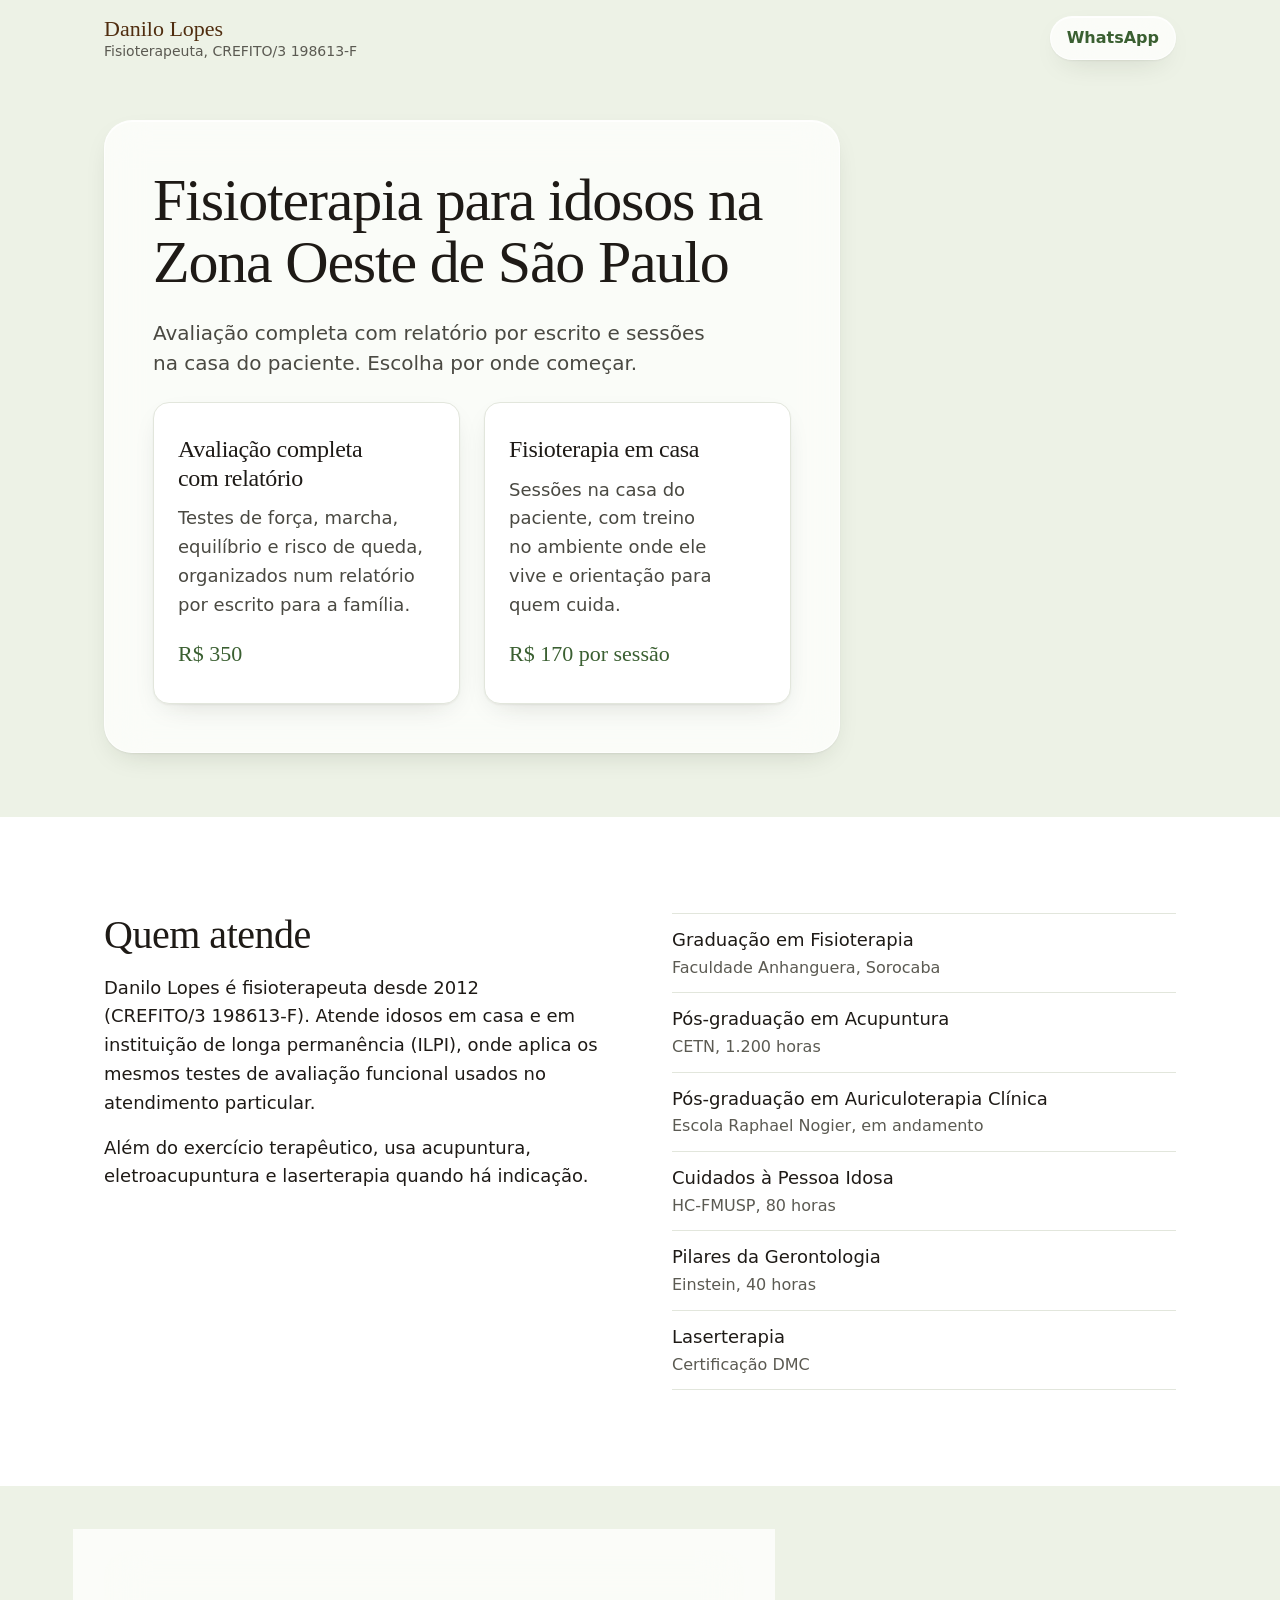
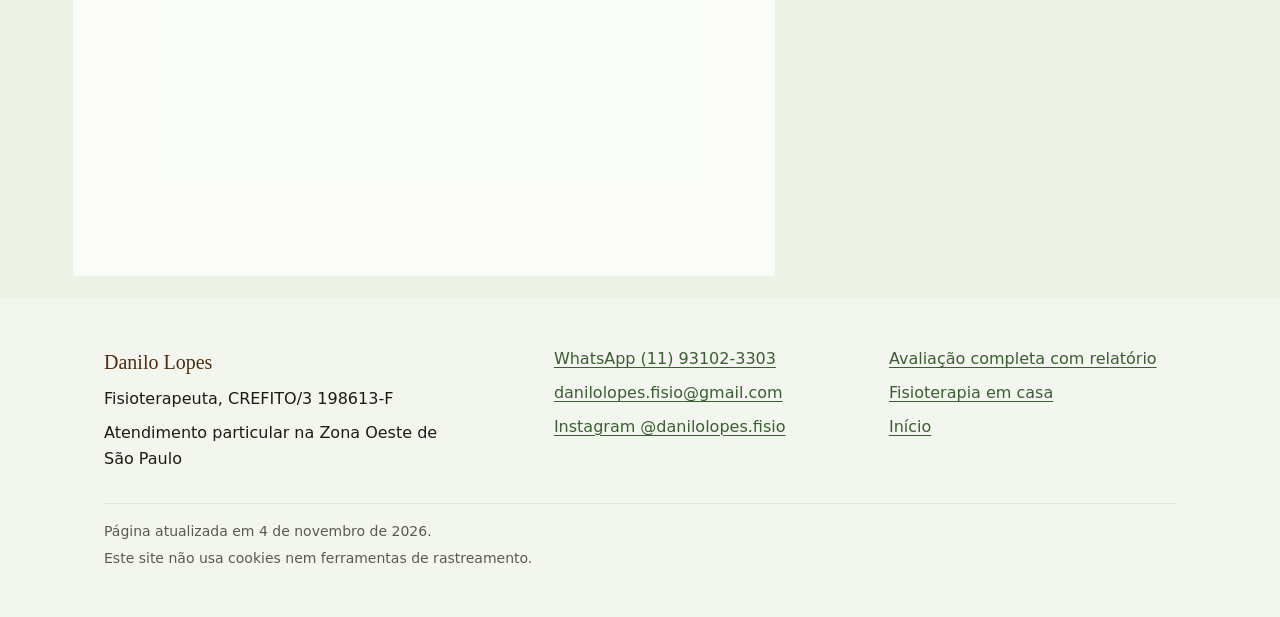
==== commit a67e783a: "Novo visual: clean, vidro e verde-bambu - DESIGN.md com tokens e funções - fundo de bambu desfocado " ====
--- a/public/index.html
+++ b/public/index.html
@@ -7,24 +7,26 @@
 <title>Danilo Lopes, Fisioterapeuta | Fisioterapia para idosos em SP</title>
 <meta name="description" content="Fisioterapia para idosos em casa e avaliação funcional completa com relatório por escrito. Zona Oeste de São Paulo.">
 <link rel="canonical" href="https://danilolopesfisio.com.br/">
-<meta name="theme-color" content="#ffffff">
+<meta name="theme-color" content="#edf2e6">
 <meta name="color-scheme" content="light only">
 <link rel="icon" href="/favicon.svg" type="image/svg+xml">
 <link rel="apple-touch-icon" href="/apple-touch-icon.png">
-<link rel="preload" href="/fontes/bricolage-800.woff2" as="font" type="font/woff2" crossorigin>
-<link rel="preload" href="/fontes/atkinson-400.woff2" as="font" type="font/woff2" crossorigin>
+<link rel="preload" href="/fontes/newsreader.woff2" as="font" type="font/woff2" crossorigin>
+<link rel="preload" href="/fontes/hanken-400.woff2" as="font" type="font/woff2" crossorigin>
+<link rel="preload" href="/img/bambuzal-720.webp" as="image" type="image/webp" media="(max-width: 45.99rem)">
+<link rel="preload" href="/img/bambuzal-1600.webp" as="image" type="image/webp" media="(min-width: 46rem)">
 <meta property="og:type" content="website">
 <meta property="og:locale" content="pt_BR">
 <meta property="og:site_name" content="Danilo Lopes, Fisioterapeuta">
 <meta property="og:title" content="Fisioterapia para idosos na Zona Oeste de São Paulo">
 <meta property="og:description" content="Fisioterapia para idosos em casa e avaliação funcional completa com relatório por escrito. Zona Oeste de São Paulo.">
 <meta property="og:url" content="https://danilolopesfisio.com.br/">
-<meta property="og:image" content="https://danilolopesfisio.com.br/og/inicio.png">
+<meta property="og:image" content="https://danilolopesfisio.com.br/og/inicio.jpg">
 <meta property="og:image:width" content="1200">
 <meta property="og:image:height" content="630">
 <meta property="og:image:alt" content="Fisioterapia para idosos na Zona Oeste de São Paulo">
 <meta name="twitter:card" content="summary_large_image">
-<style>@font-face{font-family: "Bricolage";src: url("/fontes/bricolage-800.woff2") format("woff2");font-weight: 800;font-display: swap}@font-face{font-family: "Atkinson";src: url("/fontes/atkinson-400.woff2") format("woff2");font-weight: 400;font-display: swap}@font-face{font-family: "Atkinson";src: url("/fontes/atkinson-700.woff2") format("woff2");font-weight: 700;font-display: swap}:root{color-scheme: light;--papel: #ffffff;--tinta: #2a1709;--tinta-suave: #6b4a2e;--marrom: #502d0f;--laranja: #d45111;--laranja-texto: #bf480d;--mostarda: #e6a30b;--mostarda-claro: #fcf1d6;--linha: #ead9bf;--titulo: "Bricolage","Arial Black","Helvetica Neue",sans-serif;--texto: "Atkinson","Verdana","Segoe UI",sans-serif;--largura: 72rem;--medida: 38rem;--margem: clamp(1rem,4vw,2.5rem);--respiro: clamp(3.5rem,9vw,6.5rem)}*,*::before,*::after{box-sizing: border-box}html{-webkit-text-size-adjust: 100%;text-size-adjust: 100%;-webkit-tap-highlight-color: rgba(212,81,17,0.18);touch-action: manipulation}main,section[id]{scroll-margin-top: 1rem}body{margin: 0;background: var(--papel);color: var(--tinta);font-family: var(--texto);font-size: 1.125rem;line-height: 1.6;text-rendering: optimizeLegibility}h1,h2,h3{font-family: var(--titulo);font-weight: 800;color: var(--marrom);letter-spacing: -0.015em;margin: 0;text-wrap: balance}h1{font-size: clamp(2.15rem,6.4vw,3.75rem);line-height: 1.04}h2{font-size: clamp(1.65rem,4.2vw,2.4rem);line-height: 1.1}h3{font-size: 1.25rem;line-height: 1.25;letter-spacing: 0}p{margin: 0;text-wrap: pretty}a{color: var(--laranja-texto);text-underline-offset: 0.18em;text-decoration-thickness: 1px}a:hover{text-decoration-thickness: 2px}:focus-visible{outline: 3px solid var(--laranja);outline-offset: 3px;border-radius: 2px}.conteiner{width: 100%;max-width: var(--largura);margin-inline: auto;padding-inline: var(--margem)}.pular{position: absolute;left: 1rem;top: -4rem;background: var(--marrom);color: var(--papel);padding: 0.6rem 1rem;z-index: 10}.pular:focus{top: 1rem}.topo{border-bottom: 1px solid var(--linha)}.topo-interno{display: flex;align-items: center;justify-content: space-between;gap: 1rem;padding-block: 0.9rem}.marca{text-decoration: none;color: var(--tinta);line-height: 1.2}.marca-nome{display: block;font-family: var(--titulo);font-weight: 800;font-size: 1.3rem;color: var(--marrom)}.marca-registro{display: block;font-size: 0.875rem;color: var(--tinta-suave)}.topo-wa{flex: none;font-weight: 700;font-size: 1rem;text-decoration: none;color: var(--laranja-texto);border: 2px solid currentColor;border-radius: 999px;padding: 0.45rem 1rem}.topo-wa:hover{background: var(--laranja-texto);color: var(--papel)}.botao{display: inline-block;background: var(--laranja-texto);color: var(--papel);font-family: var(--texto);font-weight: 700;font-size: 1.1875rem;line-height: 1.25;text-decoration: none;padding: 1rem 1.5rem;border-radius: 0.5rem;box-shadow: 0 4px 0 var(--marrom);transition: transform 120ms ease,box-shadow 120ms ease}.botao:hover{transform: translateY(2px);box-shadow: 0 2px 0 var(--marrom)}.botao:active{transform: translateY(4px);box-shadow: 0 0 0 var(--marrom)}.heroi{padding-block: clamp(2.25rem,7vw,5rem) clamp(2.5rem,6vw,4rem)}.heroi-grade{display: grid;gap: clamp(2.5rem,6vw,4.5rem);align-items: center}.heroi-texto{max-width: 40rem}.heroi-texto>* + *{margin-top: 1.25rem}.lead{font-size: clamp(1.15rem,2.4vw,1.3rem);max-width: var(--medida)}.preco-linha{font-size: 1.125rem;color: var(--tinta-suave)}.preco-linha strong{color: var(--tinta);font-size: 1.35rem;font-family: var(--titulo);font-weight: 800}.heroi-acao{padding-top: 0.5rem}.heroi-nota{font-size: 1rem;color: var(--tinta-suave)}.folha{background: var(--papel);border: 2px solid var(--marrom);box-shadow: 10px 10px 0 var(--mostarda);padding: 1.5rem 1.4rem 1.25rem;max-width: 26rem;width: calc(100% - 10px);justify-self: center;margin: 0 10px 10px 0}.folha-cabecalho{border-bottom: 2px solid var(--marrom);padding-bottom: 0.75rem;margin-bottom: 0.4rem}.folha-titulo{font-family: var(--titulo);font-weight: 800;color: var(--marrom);font-size: 1.15rem;line-height: 1.2}.folha-sub{font-size: 0.875rem;color: var(--tinta-suave);margin-top: 0.2rem}.folha-linhas{margin: 0}.folha-linha{display: grid;grid-template-columns: 1fr auto;gap: 0.75rem;align-items: end;padding-block: 0.7rem;border-bottom: 1px dashed var(--linha)}.folha-linha dt{font-size: 1rem;line-height: 1.3}.folha-linha dd{margin: 0;display: grid;grid-template-columns: 3.4rem 2.2rem;gap: 0.35rem;align-items: end;font-size: 0.95rem;line-height: 1.2;color: var(--tinta-suave);white-space: nowrap}.folha-linha dd span{border-bottom: 1.5px solid var(--marrom);height: 0.9em}.folha-assinatura{margin-top: 1.4rem;font-size: 0.875rem;color: var(--tinta-suave)}.folha-assinatura::before{content: "";display: block;width: 11rem;border-top: 1.5px solid var(--marrom);margin-bottom: 0.35rem}.planta{width: 100%;max-width: 28rem;justify-self: center;margin: 0}.planta svg{display: block;width: 100%;height: auto}.planta-texto{font-family: var(--texto);font-weight: 700;font-size: 15px;fill: var(--marrom)}.faixa-trena{background: var(--mostarda-claro);padding-block: 2rem 2.25rem;overflow: hidden}.trena-legenda{max-width: var(--medida);font-size: 1.0625rem;margin-bottom: 1.1rem}.trena-legenda strong{font-family: var(--titulo);font-weight: 800;color: var(--marrom)}.trena{position: relative;height: 4.25rem;background-color: var(--mostarda);background-image: repeating-linear-gradient(to right,var(--marrom) 0 2px,transparent 2px 100%),repeating-linear-gradient(to right,var(--marrom) 0 1.5px,transparent 1.5px 100%),repeating-linear-gradient(to right,var(--marrom) 0 1px,transparent 1px 100%);background-size: calc(100% / 6) 1.9rem,calc(100% / 30) 1.2rem,calc(100% / 60) 0.7rem;background-repeat: repeat-x;background-position: left top;border-radius: 0.25rem;transform-origin: left center;animation: desenrolar 1100ms cubic-bezier(.2,.7,.2,1) 200ms both}.trena-marca{position: absolute;bottom: 0.45rem;font-family: var(--titulo);font-weight: 800;font-size: 1rem;color: var(--marrom);line-height: 1;white-space: nowrap;transform: translateX(-50%)}.trena-marca-0{left: 0.4rem;transform: none}.trena-marca-1{left: 33.333%}.trena-marca-2{left: 66.667%}.trena-marca-3{left: calc(100% - 0.4rem);transform: translateX(-100%)}@keyframes desenrolar{from{transform: scaleX(0.04)}to{transform: scaleX(1)}}.secao{padding-block: calc(var(--respiro) / 2)}.faixa-trena + .secao{padding-top: var(--respiro)}main>.secao:last-child{padding-bottom: var(--respiro)}.secao-cabeca{max-width: var(--medida);margin-bottom: clamp(1.75rem,4vw,2.75rem)}.secao-cabeca>* + *{margin-top: 0.9rem}.secao-intro{color: var(--tinta-suave)}.lista-regua{list-style: none;margin: 0;padding: 0;display: grid;column-gap: 2.5rem}.lista-regua li{border-top: 1px solid var(--linha);padding: 0.95rem 0 0.95rem 1.6rem;position: relative}.lista-regua li::before{content: "";position: absolute;left: 0;top: 1.45rem;width: 0.7rem;height: 0.7rem;background: var(--mostarda)}.definicoes{margin: 0}.definicao{display: grid;gap: 0.35rem 2.5rem;border-top: 1px solid var(--linha);padding-block: 1.25rem}.definicao:last-child{border-bottom: 1px solid var(--linha)}.definicao dt{font-family: var(--titulo);font-weight: 800;font-size: 1.2rem;color: var(--marrom);line-height: 1.25}.definicao dt small{display: block;font-family: var(--texto);font-weight: 400;font-size: 0.95rem;color: var(--tinta-suave);margin-top: 0.15rem}.definicao dd{margin: 0;max-width: var(--medida)}.complemento{margin-top: 1.5rem;max-width: var(--medida);color: var(--tinta-suave)}.recebe{list-style: none;margin: 0;padding: 0;max-width: 46rem}.recebe li{display: grid;grid-template-columns: 1.6rem 1fr;gap: 0.8rem;padding-block: 0.65rem}.recebe li::before{content: "";width: 1.15rem;height: 1.15rem;margin-top: 0.3rem;border: 2px solid var(--marrom);background: linear-gradient(135deg,transparent 45%,var(--laranja) 45% 60%,transparent 60%) center / 70% 70% no-repeat}.passos{list-style: none;margin: 0;padding: 0;counter-reset: passo;display: grid;gap: 1.75rem 2rem}.passos li{counter-increment: passo;border-top: 3px solid var(--marrom);padding-top: 0.9rem}.passos li::before{content: counter(passo);display: block;font-family: var(--titulo);font-weight: 800;font-size: 2.6rem;line-height: 1;color: var(--laranja);margin-bottom: 0.6rem}.passos h3{margin-bottom: 0.4rem}.passos p{font-size: 1.0625rem}.motivos{list-style: none;margin: 0;padding: 0;display: grid;gap: 1.25rem 2.5rem}.motivos li{padding-left: 1.1rem;border-left: 4px solid var(--mostarda)}.valores{background: var(--marrom);color: var(--mostarda-claro);padding-block: var(--respiro);margin-block: calc(var(--respiro) / 2)}.valores h2{color: var(--papel)}.valores .secao-intro{color: #f2d9a6}.precos{margin: 0;max-width: 46rem}.preco{display: grid;grid-template-columns: 1fr auto;gap: 0.25rem 1rem;align-items: baseline;padding-block: 1.25rem;border-top: 1px solid rgba(252,241,214,0.28)}.preco:last-child{border-bottom: 1px solid rgba(252,241,214,0.28)}.preco dt{font-family: var(--titulo);font-weight: 800;font-size: 1.25rem;color: var(--papel);line-height: 1.25}.preco dd{margin: 0}.preco-valor{font-family: var(--titulo);font-weight: 800;font-size: clamp(1.6rem,4.5vw,2.1rem);color: var(--mostarda);white-space: nowrap;font-variant-numeric: tabular-nums}.preco-detalhe{grid-column: 1 / -1;color: #f2d9a6;font-size: 1.0625rem}.valores-acao{margin-top: 2.25rem}.valores .botao{background: var(--mostarda);color: var(--tinta);box-shadow: 0 4px 0 #2a1709}.valores .botao:hover{box-shadow: 0 2px 0 #2a1709}.valores .botao:active{box-shadow: 0 0 0 #2a1709}.valores a:not(.botao){color: var(--mostarda)}.sobre-grade{display: grid;gap: 2rem 3rem;align-items: start}.retrato{width: 6.5rem;height: 6.5rem;border-radius: 50%;background: var(--mostarda);color: var(--marrom);display: grid;place-items: center;font-family: var(--titulo);font-weight: 800;font-size: 2.6rem;overflow: hidden}.retrato img{width: 100%;height: 100%;object-fit: cover}.sobre-texto>* + *{margin-top: 1rem}.sobre-texto p{max-width: var(--medida)}.formacao{list-style: none;margin: 0;padding: 0}.formacao li{padding-block: 0.55rem;border-top: 1px solid var(--linha)}.formacao li:last-child{border-bottom: 1px solid var(--linha)}.formacao span{display: block;color: var(--tinta-suave);font-size: 1rem}.perguntas{max-width: 46rem}.pergunta{border-top: 1px solid var(--linha)}.pergunta:last-child{border-bottom: 1px solid var(--linha)}.pergunta summary{cursor: pointer;list-style: none;display: flex;justify-content: space-between;gap: 1rem;padding-block: 1.1rem;font-weight: 700;font-size: 1.15rem;color: var(--marrom)}.pergunta summary::-webkit-details-marker{display: none}.pergunta summary::after{content: "+";font-family: var(--titulo);font-weight: 800;font-size: 1.5rem;line-height: 1;color: var(--laranja);transition: transform 160ms ease}.pergunta[open] summary::after{transform: rotate(45deg)}.pergunta p{padding-bottom: 1.2rem;max-width: var(--medida)}.fechamento{border-top: 1px solid var(--linha);margin-top: calc(var(--respiro) / 2);padding-top: var(--respiro)}.fechamento-interno>* + *{margin-top: 1.25rem}.fechamento p{max-width: var(--medida)}.rodape{background: var(--mostarda-claro);padding-block: 2.5rem 6rem;font-size: 1rem}.rodape-grade{display: grid;gap: 1.5rem 3rem}.rodape-grade>*>* + *{margin-top: 0.35rem}.rodape-nome{font-family: var(--titulo);font-weight: 800;color: var(--marrom);font-size: 1.15rem}.rodape-legal{margin-top: 2rem;padding-top: 1.25rem;border-top: 1px solid var(--linha);color: var(--tinta-suave);font-size: 0.9375rem}.rodape-legal p + p{margin-top: 0.35rem}.barra-wa{position: fixed;left: 0;right: 0;bottom: 0;z-index: 5;padding: 0.7rem var(--margem) calc(0.7rem + env(safe-area-inset-bottom));background: rgba(255,255,255,0.96);border-top: 1px solid var(--linha)}.barra-wa{transition: transform 200ms ease}.js .barra-wa{transform: translateY(110%)}.js .barra-wa.visivel{transform: none}.barra-wa .botao{display: block;text-align: center;box-shadow: none;padding-block: 0.85rem}.barra-wa .botao:hover,.barra-wa .botao:active{transform: none}.inicio-caminhos{list-style: none;margin: 0;padding: 0;display: grid;gap: 1.5rem}.caminho{display: block;text-decoration: none;color: var(--tinta);border: 2px solid var(--marrom);padding: 1.5rem 1.4rem;box-shadow: 8px 8px 0 var(--mostarda);margin-right: 8px;transition: transform 120ms ease,box-shadow 120ms ease}.caminho:hover{transform: translate(3px,3px);box-shadow: 5px 5px 0 var(--mostarda)}.caminho h2{font-size: clamp(1.4rem,3.4vw,1.8rem)}.caminho p{margin-top: 0.6rem}.caminho-preco{display: block;margin-top: 0.9rem;font-family: var(--titulo);font-weight: 800;font-size: 1.2rem;color: var(--laranja-texto)}@media (min-width: 46rem){.lista-regua{grid-template-columns: 1fr 1fr}.definicao{grid-template-columns: 17rem 1fr}.passos{grid-template-columns: repeat(2,1fr)}.motivos{grid-template-columns: repeat(3,1fr)}.sobre-grade{grid-template-columns: 9rem 1fr}.retrato{width: 9rem;height: 9rem}.rodape-grade{grid-template-columns: 1.4fr 1fr 1fr}.inicio-caminhos{grid-template-columns: 1fr 1fr}.barra-wa{display: none}.rodape{padding-bottom: 2.5rem}}@media (min-width: 62rem){.heroi-grade{grid-template-columns: 1.25fr 1fr}.passos{grid-template-columns: repeat(4,1fr)}}@media (max-width: 45.99rem){html{scroll-padding-bottom: 5.5rem}}@media (max-width: 22rem){.topo-wa{padding-inline: 0.75rem}.marca-registro{font-size: 0.8125rem}}@media (prefers-reduced-motion: reduce){.trena{animation: none}.botao,.caminho,.pergunta summary::after,.barra-wa{transition: none}}@media print{.topo-wa,.barra-wa,.botao{display: none}.faixa-trena,.valores,.rodape{background: none;color: var(--tinta)}}</style>
+<style>@font-face{font-family: "Newsreader";src: url("/fontes/newsreader.woff2") format("woff2");font-weight: 420 560;font-display: swap}@font-face{font-family: "Hanken";src: url("/fontes/hanken-400.woff2") format("woff2");font-weight: 400;font-display: swap}@font-face{font-family: "Hanken";src: url("/fontes/hanken-600.woff2") format("woff2");font-weight: 600;font-display: swap}:root{color-scheme: light;--cor-fundo: #ffffff;--cor-salvia: #f3f6ee;--cor-bambu-claro: #e3ecd8;--cor-linha: #e2e6dc;--cor-texto: #1e1a16;--cor-texto-suave: #5b5a52;--cor-marrom: #502d0f;--cor-bambu: #3f6b35;--cor-bambu-escuro: #2f5229;--cor-bambu-texto: #3a5f31;--vidro-fundo: rgba(255,255,255,0.74);--vidro-borda: rgba(255,255,255,0.72);--vidro-desfoque: blur(20px) saturate(1.2);--fonte-titulo: "Newsreader",Georgia,"Times New Roman",serif;--fonte-texto: "Hanken","Segoe UI",system-ui,sans-serif;--t-meta: 0.875rem;--t-pequeno: 1rem;--t-corpo: 1.125rem;--t-lead: clamp(1.125rem,2.2vw,1.25rem);--t-h3: 1.375rem;--t-h2: clamp(1.75rem,4.2vw,2.5rem);--t-h1: clamp(2.125rem,5.6vw,3.75rem);--e-1: 0.25rem;--e-2: 0.5rem;--e-3: 0.75rem;--e-4: 1rem;--e-5: 1.5rem;--e-6: 2rem;--e-7: 3rem;--e-8: 4rem;--e-9: 6rem;--r-1: 6px;--r-2: 16px;--r-3: 28px;--r-pilula: 999px;--sombra-1: 0 1px 2px rgba(30,40,20,0.06),0 10px 30px -14px rgba(30,40,20,0.22);--sombra-2: 0 2px 4px rgba(30,40,20,0.05),0 34px 70px -30px rgba(30,40,20,0.35);--largura: 72rem;--medida: 36rem;--margem: clamp(1rem,4vw,2.5rem);--secao: var(--e-8)}*,*::before,*::after{box-sizing: border-box}html{-webkit-text-size-adjust: 100%;text-size-adjust: 100%;-webkit-tap-highlight-color: rgba(63,107,53,0.16);touch-action: manipulation}body{margin: 0;background: var(--cor-fundo);color: var(--cor-texto);font-family: var(--fonte-texto);font-size: var(--t-corpo);line-height: 1.6}h1,h2,h3{font-family: var(--fonte-titulo);color: var(--cor-texto);margin: 0;text-wrap: balance}h1{font-size: var(--t-h1);font-weight: 470;line-height: 1.04;letter-spacing: -0.02em}h2{font-size: var(--t-h2);font-weight: 480;line-height: 1.12;letter-spacing: -0.012em}h3{font-size: var(--t-h3);font-weight: 520;line-height: 1.3}p,ul,ol,dl,dd,figure{margin: 0}p{text-wrap: pretty}a{color: var(--cor-bambu-texto);text-decoration-thickness: 1px;text-underline-offset: 0.18em}a:hover{text-decoration-thickness: 2px}:focus-visible{outline: 3px solid var(--cor-marrom);outline-offset: 3px;border-radius: 4px}main,section[id]{scroll-margin-top: var(--e-4)}.sem-quebra{white-space: nowrap}.conteiner{width: 100%;max-width: var(--largura);margin-inline: auto;padding-inline: var(--margem)}.pular{position: absolute;left: var(--e-4);top: -4rem;z-index: 20;background: var(--cor-texto);color: var(--cor-fundo);padding: var(--e-3) var(--e-4);border-radius: var(--r-1)}.pular:focus{top: var(--e-4)}.vidro{--cor-texto-suave: #4a4942;background: var(--vidro-fundo);-webkit-backdrop-filter: var(--vidro-desfoque);backdrop-filter: var(--vidro-desfoque);border: 1px solid var(--vidro-borda);box-shadow: inset 0 1px 0 rgba(255,255,255,0.85),var(--sombra-1)}@supports not ((backdrop-filter: blur(1px)) or (-webkit-backdrop-filter: blur(1px))){.vidro{background: rgba(255,255,255,0.92)}}@media (prefers-reduced-transparency: reduce){.vidro{background: var(--cor-fundo);-webkit-backdrop-filter: none;backdrop-filter: none}}.bambuzal{background-color: #edf2e6;background-image: url("/img/bambuzal-720.webp");background-size: cover;background-position: center top}@media (min-width: 46rem){.bambuzal{background-image: url("/img/bambuzal-1600.webp");background-position: 30% top}}.topo{position: absolute;inset: 0 0 auto 0;z-index: 10}.topo-interno{display: flex;align-items: center;justify-content: space-between;gap: var(--e-4);padding-block: var(--e-4)}.marca{text-decoration: none;color: var(--cor-texto);line-height: 1.2}.marca-nome{display: block;font-family: var(--fonte-titulo);font-weight: 520;font-size: 1.375rem;color: var(--cor-marrom)}.marca-registro{display: block;font-size: var(--t-meta);color: var(--cor-texto-suave)}.topo-wa{flex: none;min-height: 44px;display: inline-flex;align-items: center;padding-inline: var(--e-4);border-radius: var(--r-pilula);font-weight: 600;font-size: var(--t-pequeno);color: var(--cor-bambu-texto);text-decoration: none}.topo-wa:hover{background: rgba(255,255,255,0.85)}.botao{display: inline-flex;align-items: center;justify-content: center;min-height: 52px;padding: var(--e-3) var(--e-5);border-radius: var(--r-pilula);background: var(--cor-bambu);color: #ffffff;font-family: var(--fonte-texto);font-weight: 600;font-size: var(--t-corpo);line-height: 1.25;text-align: center;text-decoration: none;transition: background-color 140ms ease}.botao:hover{background: var(--cor-bambu-escuro)}.heroi{position: relative;padding-top: 6.5rem;padding-bottom: var(--e-7)}.heroi-grade{display: grid;gap: var(--e-6);align-items: start}.heroi-painel{border-radius: var(--r-3);padding: var(--e-6) var(--e-5)}.heroi-painel>* + *{margin-top: var(--e-5)}.lead{font-size: var(--t-lead);line-height: 1.5;color: var(--cor-texto-suave);max-width: var(--medida)}.heroi-acao{display: flex;flex-wrap: wrap;align-items: center;gap: var(--e-4) var(--e-5)}.preco-curto{font-size: var(--t-pequeno);color: var(--cor-texto-suave);line-height: 1.35}.preco-curto strong{display: block;font-family: var(--fonte-titulo);font-weight: 520;font-size: 1.625rem;color: var(--cor-texto);font-variant-numeric: tabular-nums}.heroi-nota{font-size: var(--t-meta);color: var(--cor-texto-suave)}.heroi-visual{display: flex;justify-content: center}.folha{width: 100%;max-width: 28rem;background: var(--cor-fundo);border-radius: var(--r-1);box-shadow: var(--sombra-2);padding: var(--e-5) var(--e-5) var(--e-4);font-size: 0.9375rem;line-height: 1.45}.folha-topo{display: flex;justify-content: space-between;align-items: start;gap: var(--e-4);padding-bottom: var(--e-3);border-bottom: 1px solid var(--cor-texto)}.folha-marca{font-family: var(--fonte-titulo);font-weight: 520;font-size: 1.125rem;line-height: 1.15;color: var(--cor-marrom)}.folha-marca span{display: block;font-family: var(--fonte-texto);font-weight: 400;font-size: 0.75rem;color: var(--cor-texto-suave)}.folha-tipo{font-size: 0.8125rem;color: var(--cor-texto-suave);text-align: right;max-width: 9rem;line-height: 1.25}.folha-dados{display: grid;grid-template-columns: 1.4fr 1fr 1fr;gap: var(--e-2);margin-block: var(--e-3) var(--e-2)}.folha-dados dt{font-size: 0.75rem;color: var(--cor-texto-suave)}.folha-dados dd{font-weight: 600}.folha-tabela{width: 100%;border-collapse: collapse;font-variant-numeric: tabular-nums}.folha-tabela th{text-align: left;font-size: 0.75rem;font-weight: 600;color: var(--cor-texto-suave);padding: var(--e-2) 0;border-bottom: 1px solid var(--cor-linha)}.folha-tabela td{padding: 0.55rem 0;border-bottom: 1px solid var(--cor-linha)}.folha-tabela th:last-child,.folha-tabela td:last-child{text-align: right}.folha-tabela td:last-child{font-weight: 600;white-space: nowrap}.folha-obs{display: grid;gap: 0.45rem;margin-top: var(--e-4)}.folha-obs-titulo{font-weight: 600;font-size: 0.875rem;color: var(--cor-marrom)}.folha-obs span{display: block;height: 0.5rem;border-radius: 2px;background: var(--cor-salvia)}.folha-obs span:last-child{width: 62%}.folha-rodape{margin-top: var(--e-4);font-size: 0.75rem;color: var(--cor-texto-suave);text-align: center}.folha-titulo{font-family: var(--fonte-titulo);font-weight: 520;font-size: 1.375rem;line-height: 1.2;color: var(--cor-texto);padding-bottom: var(--e-3);border-bottom: 1px solid var(--cor-texto)}.folha-linhas{margin-top: var(--e-2)}.folha-linha{display: flex;justify-content: space-between;gap: var(--e-4);padding-block: 0.6rem;border-bottom: 1px solid var(--cor-linha)}.folha-linha dt{color: var(--cor-texto-suave)}.folha-linha dd{font-weight: 600;text-align: right}.folha-subtitulo{margin-top: var(--e-5);font-weight: 600;font-size: 0.875rem;color: var(--cor-marrom)}.folha .lista-no{grid-template-columns: 1fr;margin-top: var(--e-2)}.folha .lista-no li{padding-block: 0.55rem}.folha .lista-no li::before{top: 1.15rem}.secao{padding-block: var(--secao)}.secao-salvia{background: var(--cor-salvia)}.secao-cabeca{max-width: var(--medida);margin-bottom: var(--e-6)}.secao-cabeca>* + *{margin-top: var(--e-3)}.secao-intro{color: var(--cor-texto-suave)}.complemento{margin-top: var(--e-5);max-width: var(--medida);color: var(--cor-texto-suave)}.lista-no{list-style: none;padding: 0;display: grid;column-gap: var(--e-7)}.lista-no li{position: relative;padding: var(--e-3) 0 var(--e-3) var(--e-6);border-top: 1px solid var(--cor-linha)}.lista-no li::before{content: "";position: absolute;left: 0;top: 1.45rem;width: 1.1rem;height: 3px;border-radius: 2px;background: var(--cor-bambu)}.sobre-grade{display: grid;gap: var(--e-6) var(--e-8);align-items: start}.sobre-texto>* + *{margin-top: var(--e-4)}.sobre-texto p{max-width: var(--medida)}.retrato{width: 100%;max-width: 20rem;aspect-ratio: 4 / 5;object-fit: cover;border-radius: var(--r-2)}.formacao{list-style: none;padding: 0}.formacao li{padding-block: var(--e-3);border-top: 1px solid var(--cor-linha)}.formacao li:last-child{border-bottom: 1px solid var(--cor-linha)}.formacao span{display: block;font-size: var(--t-pequeno);color: var(--cor-texto-suave)}.definicao{display: grid;gap: var(--e-1) var(--e-7);padding-block: var(--e-5);border-top: 1px solid var(--cor-linha)}.definicao:last-child{border-bottom: 1px solid var(--cor-linha)}.definicao dt{font-family: var(--fonte-titulo);font-weight: 520;font-size: var(--t-h3);line-height: 1.25}.definicao dt small{display: block;font-family: var(--fonte-texto);font-weight: 400;font-size: var(--t-pequeno);color: var(--cor-texto-suave);margin-top: var(--e-1)}.definicao dd{max-width: var(--medida)}.passos{list-style: none;padding: 0;counter-reset: passo;display: grid;gap: var(--e-6)}.passos li{counter-increment: passo;display: grid;grid-template-columns: 2.75rem 1fr;gap: var(--e-4);align-items: start}.passos li::before{content: counter(passo);display: grid;place-items: center;width: 2.75rem;height: 2.75rem;border-radius: 50%;background: var(--cor-bambu-claro);color: var(--cor-bambu-texto);font-family: var(--fonte-titulo);font-weight: 520;font-size: 1.375rem;line-height: 1}.passos h3{margin-bottom: var(--e-1)}.passos p{color: var(--cor-texto-suave)}.motivos{list-style: none;padding: 0;display: grid;gap: var(--e-5) var(--e-7)}.motivos li{padding-left: var(--e-4);border-left: 3px solid var(--cor-bambu-claro)}.precos{max-width: 44rem}.preco{display: grid;grid-template-columns: 1fr auto;gap: var(--e-1) var(--e-4);align-items: baseline;padding-block: var(--e-5);border-top: 1px solid var(--cor-linha)}.preco:last-child{border-bottom: 1px solid var(--cor-linha)}.preco dt{font-family: var(--fonte-titulo);font-weight: 520;font-size: var(--t-h3);line-height: 1.25}.preco-valor{font-family: var(--fonte-titulo);font-weight: 520;font-size: clamp(1.625rem,4.5vw,2rem);white-space: nowrap;font-variant-numeric: tabular-nums}.preco-detalhe{grid-column: 1 / -1;color: var(--cor-texto-suave)}.valores-acao{margin-top: var(--e-6)}.perguntas{max-width: 44rem}.pergunta{border-top: 1px solid var(--cor-linha)}.pergunta:last-child{border-bottom: 1px solid var(--cor-linha)}.pergunta summary{cursor: pointer;list-style: none;display: flex;justify-content: space-between;gap: var(--e-4);padding-block: var(--e-4);font-weight: 600}.pergunta summary::-webkit-details-marker{display: none}.pergunta summary::after{content: "+";font-family: var(--fonte-titulo);font-size: 1.5rem;line-height: 1;color: var(--cor-bambu-texto);transition: transform 160ms ease}.pergunta[open] summary::after{transform: rotate(45deg)}.pergunta p{padding-bottom: var(--e-5);max-width: var(--medida);color: var(--cor-texto-suave)}.fechamento{padding-block: var(--e-8)}.fechamento-painel{border-radius: var(--r-3);padding: var(--e-6) var(--e-5);max-width: 40rem}.fechamento-painel>* + *{margin-top: var(--e-4)}.fechamento-painel p{color: var(--cor-texto-suave)}.caminhos{list-style: none;padding: 0;display: grid;gap: var(--e-5)}.caminho{display: block;height: 100%;padding: var(--e-6) var(--e-5);border-radius: var(--r-2);background: var(--cor-fundo);border: 1px solid var(--cor-linha);box-shadow: var(--sombra-1);color: var(--cor-texto);text-decoration: none;transition: border-color 140ms ease}.caminho:hover{border-color: var(--cor-bambu)}.caminho h2{font-size: 1.5rem;line-height: 1.2}.caminho p{margin-top: var(--e-3);color: var(--cor-texto-suave)}.caminho-preco{display: block;margin-top: var(--e-4);font-family: var(--fonte-titulo);font-weight: 520;font-size: 1.375rem;color: var(--cor-bambu-texto)}.rodape{background: var(--cor-salvia);padding-block: var(--e-7) 7rem;font-size: var(--t-pequeno)}.rodape-grade{display: grid;gap: var(--e-5) var(--e-7)}.rodape-grade>*>* + *{margin-top: var(--e-2)}.rodape-nome{font-family: var(--fonte-titulo);font-weight: 520;font-size: 1.25rem;color: var(--cor-marrom)}.rodape-legal{margin-top: var(--e-6);padding-top: var(--e-4);border-top: 1px solid var(--cor-linha);color: var(--cor-texto-suave);font-size: var(--t-meta)}.rodape-legal p + p{margin-top: var(--e-1)}.barra-wa{position: fixed;left: var(--e-3);right: var(--e-3);bottom: calc(var(--e-3) + env(safe-area-inset-bottom));z-index: 15;padding: var(--e-2);border-radius: var(--r-pilula);transition: transform 200ms ease,opacity 200ms ease}.js .barra-wa{transform: translateY(140%);opacity: 0}.js .barra-wa.visivel{transform: none;opacity: 1}.barra-wa .botao{display: flex;width: 100%}@media (max-width: 45.99rem){html{scroll-padding-bottom: 7rem}}@media (min-width: 46rem){:root{--secao: var(--e-9)}.heroi{padding-top: 7.5rem;padding-bottom: var(--e-8)}.heroi-painel{padding: var(--e-7)}.lista-no{grid-template-columns: 1fr 1fr}.definicao{grid-template-columns: 16rem 1fr}.passos{grid-template-columns: 1fr 1fr;gap: var(--e-6) var(--e-7)}.motivos{grid-template-columns: repeat(3,1fr)}.rodape-grade{grid-template-columns: 1.4fr 1fr 1fr}.caminhos{grid-template-columns: 1fr 1fr}.fechamento-painel{padding: var(--e-7)}.barra-wa{display: none}.rodape{padding-bottom: var(--e-7)}}@media (min-width: 62rem){.heroi-grade{grid-template-columns: 1.15fr 1fr;gap: var(--e-7);align-items: center}.heroi-grade-solo{grid-template-columns: minmax(0,46rem)}.sobre-grade{grid-template-columns: 1fr 1fr}.sobre-grade-foto{grid-template-columns: 20rem 1fr 1fr}}@media (max-width: 24rem){.marca-registro{font-size: 0.8125rem}.topo-wa{padding-inline: var(--e-3)}}@media (prefers-reduced-motion: reduce){.botao,.caminho,.pergunta summary::after,.barra-wa{transition: none}}@media print{.topo-wa,.barra-wa,.botao{display: none}.bambuzal{background: none}.topo{position: static}}</style>
 <script type="application/ld+json">{"@context":"https://schema.org","@type":"Physiotherapy","name":"Danilo Lopes, Fisioterapeuta","url":"https://danilolopesfisio.com.br/","telephone":"+5511931023303","email":"danilolopes.fisio@gmail.com","areaServed":{"@type":"Place","name":"Zona Oeste de São Paulo"},"sameAs":["https://www.instagram.com/danilolopes.fisio/"],"founder":{"@type":"Person","name":"Danilo Lopes","jobTitle":"Fisioterapeuta"},"makesOffer":[{"@type":"Offer","price":"350.00","priceCurrency":"BRL","itemOffered":{"@type":"Service","name":"Avaliação fisioterapêutica completa com relatório"}},{"@type":"Offer","price":"170.00","priceCurrency":"BRL","itemOffered":{"@type":"Service","name":"Sessão de fisioterapia em casa"}}]}</script>
 </head>
 <body>
@@ -33,65 +35,61 @@
   <div class="conteiner topo-interno">
     <a class="marca" href="/" translate="no">
       <span class="marca-nome">Danilo Lopes</span>
-      <span class="marca-registro">Fisioterapeuta, CREFITO/3 198613-F</span>
+      <span class="marca-registro">Fisioterapeuta, <span class="sem-quebra">CREFITO/3 198613-F</span></span>
     </a>
-    <a class="topo-wa" href="https://wa.me/5511931023303?text=Ol%C3%A1%2C%20Danilo!%20Vim%20pelo%20site%20e%20quero%20mais%20informa%C3%A7%C3%B5es." aria-label="Chamar no WhatsApp">WhatsApp</a>
+    <a class="topo-wa vidro" href="https://wa.me/5511931023303?text=Ol%C3%A1%2C%20Danilo!%20Vim%20pelo%20site%20e%20quero%20mais%20informa%C3%A7%C3%B5es." aria-label="Chamar no WhatsApp">WhatsApp</a>
   </div>
 </header>
 <main id="conteudo">
-  <section class="heroi">
+  <section class="heroi bambuzal" aria-labelledby="titulo-pagina">
     <div class="conteiner">
-      <div class="heroi-texto">
-        <h1>Fisioterapia para idosos na Zona Oeste de São Paulo</h1>
-        <p class="lead">Avaliação completa com relatório por escrito e sessões na casa do paciente. Escolha por onde começar.</p>
+      <div class="heroi-grade heroi-grade-solo">
+        <div class="heroi-painel vidro">
+          <h1 id="titulo-pagina">Fisioterapia para idosos na Zona Oeste de São Paulo</h1>
+          <p class="lead">Avaliação completa com relatório por escrito e sessões na casa do paciente. Escolha por onde começar.</p>
+          <ul class="caminhos">
+            <li>
+              <a class="caminho" href="/avaliacao/">
+                <h2>Avaliação completa com relatório</h2>
+                <p>Testes de força, marcha, equilíbrio e risco de queda, organizados num relatório por escrito para a família.</p>
+                <span class="caminho-preco">R$ 350</span>
+              </a>
+            </li>
+            <li>
+              <a class="caminho" href="/home-care/">
+                <h2>Fisioterapia em casa</h2>
+                <p>Sessões na casa do paciente, com treino no ambiente onde ele vive e orientação para quem cuida.</p>
+                <span class="caminho-preco">R$ 170 por sessão</span>
+              </a>
+            </li>
+          </ul>
+        </div>
       </div>
-    </div>
-  </section>
-  <section class="faixa-trena" aria-label="Três metros, a distância do teste TUG">
-  <div class="conteiner">
-    <p class="trena-legenda"><strong>Medir para cuidar.</strong> Força, marcha e equilíbrio avaliados com testes padronizados, como os três metros do TUG.</p>
-    <div class="trena" aria-hidden="true">
-      <span class="trena-marca trena-marca-0">0</span>
-      <span class="trena-marca trena-marca-1">1 m</span>
-      <span class="trena-marca trena-marca-2">2 m</span>
-      <span class="trena-marca trena-marca-3">3 m</span>
-    </div>
-  </div>
-</section>
-  <section class="secao" aria-label="Serviços">
-    <div class="conteiner">
-      <ul class="inicio-caminhos">
-        <li>
-          <a class="caminho" href="/avaliacao/">
-            <h2>Avaliação completa com relatório</h2>
-            <p>Testes de força, marcha, equilíbrio e risco de queda, organizados num relatório por escrito para a família.</p>
-            <span class="caminho-preco">R$ 350</span>
-          </a>
-        </li>
-        <li>
-          <a class="caminho" href="/home-care/">
-            <h2>Fisioterapia em casa</h2>
-            <p>Sessões na casa do paciente, com treino no ambiente onde ele vive e orientação para quem cuida.</p>
-            <span class="caminho-preco">R$ 170 por sessão</span>
-          </a>
-        </li>
-      </ul>
     </div>
   </section>
   <section class="secao" id="quem-atende" aria-labelledby="titulo-sobre">
   <div class="conteiner sobre-grade">
-    <div class="retrato">DL</div>
     <div class="sobre-texto">
       <h2 id="titulo-sobre">Quem atende</h2>
-      <p>Danilo Lopes é fisioterapeuta desde 2012 (CREFITO/3 198613-F). Atende idosos em casa e em instituição de longa permanência (ILPI), onde aplica os mesmos testes de avaliação funcional usados no atendimento particular.</p>
-      <ul class="formacao">
-        <li>Graduação em Fisioterapia<span>Faculdade Anhanguera, Sorocaba</span></li>
-        <li>Pós-graduação em Acupuntura<span>CETN, 1.200 horas</span></li>
-        <li>Pós-graduação em Auriculoterapia Clínica<span>Escola Raphael Nogier, em andamento</span></li>
-        <li>Cuidados à Pessoa Idosa<span>HC-FMUSP, 80 horas</span></li>
-        <li>Pilares da Gerontologia<span>Einstein, 40 horas</span></li>
-        <li>Laserterapia<span>Certificação DMC</span></li>
-      </ul>
+      <p>Danilo Lopes é fisioterapeuta desde 2012 (<span class="sem-quebra">CREFITO/3 198613-F</span>). Atende idosos em casa e em instituição de longa permanência (ILPI), onde aplica os mesmos testes de avaliação funcional usados no atendimento particular.</p>
+      <p>Além do exercício terapêutico, usa acupuntura, eletroacupuntura e laserterapia quando há indicação.</p>
+    </div>
+    <ul class="formacao">
+      <li>Graduação em Fisioterapia<span>Faculdade Anhanguera, Sorocaba</span></li>
+      <li>Pós-graduação em Acupuntura<span>CETN, 1.200 horas</span></li>
+      <li>Pós-graduação em Auriculoterapia Clínica<span>Escola Raphael Nogier, em andamento</span></li>
+      <li>Cuidados à Pessoa Idosa<span>HC-FMUSP, 80 horas</span></li>
+      <li>Pilares da Gerontologia<span>Einstein, 40 horas</span></li>
+      <li>Laserterapia<span>Certificação DMC</span></li>
+    </ul>
+  </div>
+</section>
+  <section class="fechamento bambuzal" aria-labelledby="titulo-fechamento">
+  <div class="conteiner">
+    <div class="fechamento-painel vidro">
+      <h2 id="titulo-fechamento">Quer conversar sobre o caso?</h2>
+      <p>Conte um pouco sobre a situação pelo WhatsApp e vemos juntos por onde começar.</p>
+      <a class="botao" href="https://wa.me/5511931023303?text=Ol%C3%A1%2C%20Danilo!%20Vim%20pelo%20site%20e%20quero%20mais%20informa%C3%A7%C3%B5es.">Chamar no WhatsApp</a>
     </div>
   </div>
 </section>
@@ -101,7 +99,7 @@
     <div class="rodape-grade">
       <div translate="no">
         <p class="rodape-nome">Danilo Lopes</p>
-        <p>Fisioterapeuta, CREFITO/3 198613-F</p>
+        <p>Fisioterapeuta, <span class="sem-quebra">CREFITO/3 198613-F</span></p>
         <p>Atendimento particular na Zona Oeste de São Paulo</p>
       </div>
       <div>
@@ -121,16 +119,22 @@
     </div>
   </div>
 </footer>
-<div class="barra-wa"><a class="botao" href="https://wa.me/5511931023303?text=Ol%C3%A1%2C%20Danilo!%20Vim%20pelo%20site%20e%20quero%20mais%20informa%C3%A7%C3%B5es.">Chamar no WhatsApp</a></div>
+<div class="barra-wa vidro"><a class="botao" href="https://wa.me/5511931023303?text=Ol%C3%A1%2C%20Danilo!%20Vim%20pelo%20site%20e%20quero%20mais%20informa%C3%A7%C3%B5es.">Chamar no WhatsApp</a></div>
 <script>
 (function () {
   var barra = document.querySelector(".barra-wa");
   var alvo = document.querySelector(".heroi .botao") || document.querySelector(".heroi");
+  var fim = document.querySelector(".fechamento") || document.querySelector(".rodape");
   if (!barra) return;
   if (!alvo || !("IntersectionObserver" in window)) { barra.classList.add("visivel"); return; }
+  var passouTopo = false, chegouFim = false;
+  function atualizar() { barra.classList.toggle("visivel", passouTopo && !chegouFim); }
   new IntersectionObserver(function (e) {
-    barra.classList.toggle("visivel", !e[0].isIntersecting && e[0].boundingClientRect.top < 0);
+    passouTopo = !e[0].isIntersecting && e[0].boundingClientRect.top < 0; atualizar();
   }).observe(alvo);
+  if (fim) new IntersectionObserver(function (e) {
+    chegouFim = e[0].isIntersecting || e[0].boundingClientRect.top < 0; atualizar();
+  }).observe(fim);
 })();
 </script>
 </body>
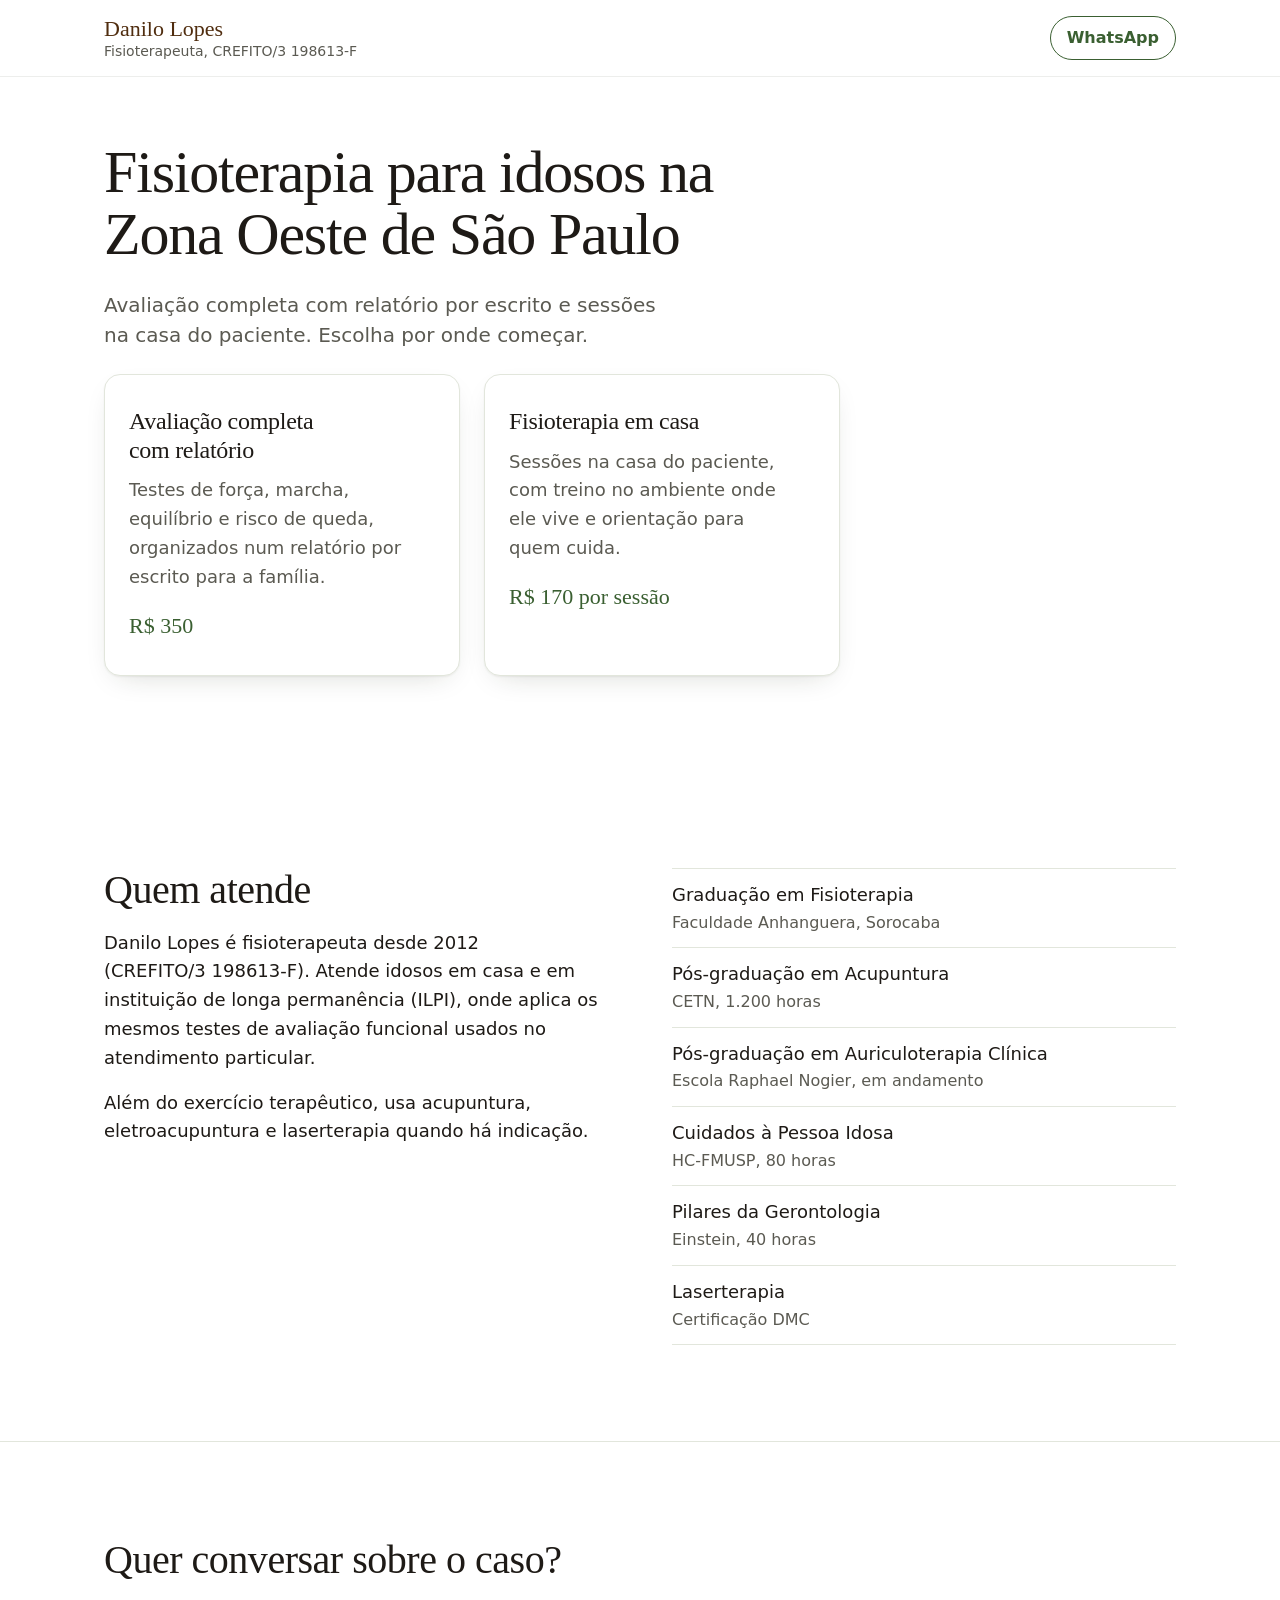
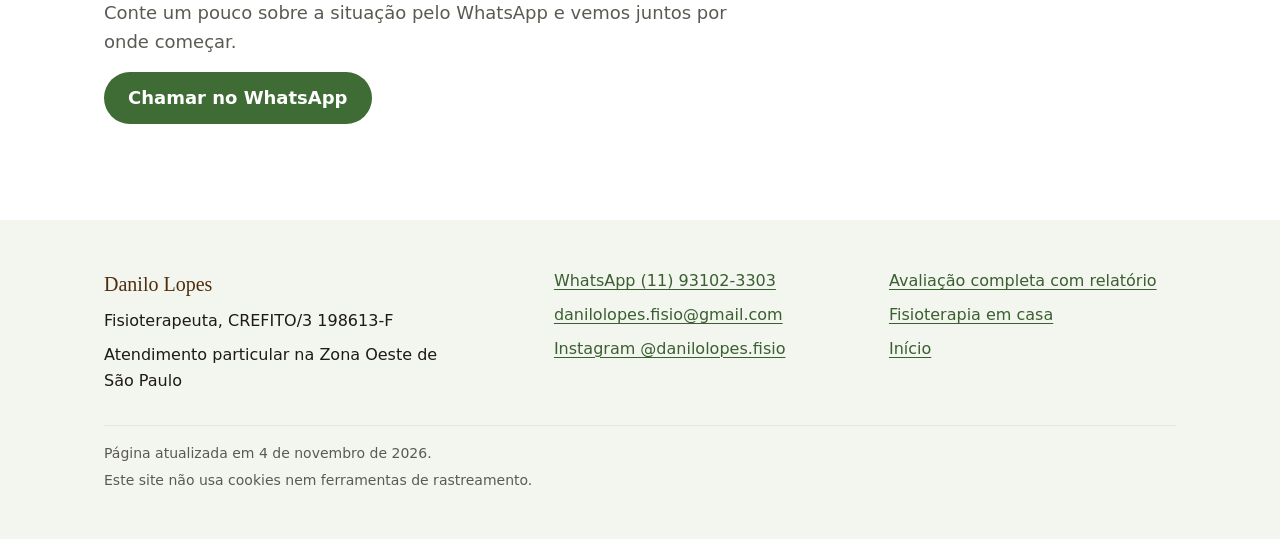
==== commit acd31645: "Visual clean: sai o fundo de bambu - fundo branco; verde e marrom só nos detalhes - vidro só no cabe" ====
--- a/public/index.html
+++ b/public/index.html
@@ -7,14 +7,12 @@
 <title>Danilo Lopes, Fisioterapeuta | Fisioterapia para idosos em SP</title>
 <meta name="description" content="Fisioterapia para idosos em casa e avaliação funcional completa com relatório por escrito. Zona Oeste de São Paulo.">
 <link rel="canonical" href="https://danilolopesfisio.com.br/">
-<meta name="theme-color" content="#edf2e6">
+<meta name="theme-color" content="#ffffff">
 <meta name="color-scheme" content="light only">
 <link rel="icon" href="/favicon.svg" type="image/svg+xml">
 <link rel="apple-touch-icon" href="/apple-touch-icon.png">
 <link rel="preload" href="/fontes/newsreader.woff2" as="font" type="font/woff2" crossorigin>
 <link rel="preload" href="/fontes/hanken-400.woff2" as="font" type="font/woff2" crossorigin>
-<link rel="preload" href="/img/bambuzal-720.webp" as="image" type="image/webp" media="(max-width: 45.99rem)">
-<link rel="preload" href="/img/bambuzal-1600.webp" as="image" type="image/webp" media="(min-width: 46rem)">
 <meta property="og:type" content="website">
 <meta property="og:locale" content="pt_BR">
 <meta property="og:site_name" content="Danilo Lopes, Fisioterapeuta">
@@ -26,25 +24,25 @@
 <meta property="og:image:height" content="630">
 <meta property="og:image:alt" content="Fisioterapia para idosos na Zona Oeste de São Paulo">
 <meta name="twitter:card" content="summary_large_image">
-<style>@font-face{font-family: "Newsreader";src: url("/fontes/newsreader.woff2") format("woff2");font-weight: 420 560;font-display: swap}@font-face{font-family: "Hanken";src: url("/fontes/hanken-400.woff2") format("woff2");font-weight: 400;font-display: swap}@font-face{font-family: "Hanken";src: url("/fontes/hanken-600.woff2") format("woff2");font-weight: 600;font-display: swap}:root{color-scheme: light;--cor-fundo: #ffffff;--cor-salvia: #f3f6ee;--cor-bambu-claro: #e3ecd8;--cor-linha: #e2e6dc;--cor-texto: #1e1a16;--cor-texto-suave: #5b5a52;--cor-marrom: #502d0f;--cor-bambu: #3f6b35;--cor-bambu-escuro: #2f5229;--cor-bambu-texto: #3a5f31;--vidro-fundo: rgba(255,255,255,0.74);--vidro-borda: rgba(255,255,255,0.72);--vidro-desfoque: blur(20px) saturate(1.2);--fonte-titulo: "Newsreader",Georgia,"Times New Roman",serif;--fonte-texto: "Hanken","Segoe UI",system-ui,sans-serif;--t-meta: 0.875rem;--t-pequeno: 1rem;--t-corpo: 1.125rem;--t-lead: clamp(1.125rem,2.2vw,1.25rem);--t-h3: 1.375rem;--t-h2: clamp(1.75rem,4.2vw,2.5rem);--t-h1: clamp(2.125rem,5.6vw,3.75rem);--e-1: 0.25rem;--e-2: 0.5rem;--e-3: 0.75rem;--e-4: 1rem;--e-5: 1.5rem;--e-6: 2rem;--e-7: 3rem;--e-8: 4rem;--e-9: 6rem;--r-1: 6px;--r-2: 16px;--r-3: 28px;--r-pilula: 999px;--sombra-1: 0 1px 2px rgba(30,40,20,0.06),0 10px 30px -14px rgba(30,40,20,0.22);--sombra-2: 0 2px 4px rgba(30,40,20,0.05),0 34px 70px -30px rgba(30,40,20,0.35);--largura: 72rem;--medida: 36rem;--margem: clamp(1rem,4vw,2.5rem);--secao: var(--e-8)}*,*::before,*::after{box-sizing: border-box}html{-webkit-text-size-adjust: 100%;text-size-adjust: 100%;-webkit-tap-highlight-color: rgba(63,107,53,0.16);touch-action: manipulation}body{margin: 0;background: var(--cor-fundo);color: var(--cor-texto);font-family: var(--fonte-texto);font-size: var(--t-corpo);line-height: 1.6}h1,h2,h3{font-family: var(--fonte-titulo);color: var(--cor-texto);margin: 0;text-wrap: balance}h1{font-size: var(--t-h1);font-weight: 470;line-height: 1.04;letter-spacing: -0.02em}h2{font-size: var(--t-h2);font-weight: 480;line-height: 1.12;letter-spacing: -0.012em}h3{font-size: var(--t-h3);font-weight: 520;line-height: 1.3}p,ul,ol,dl,dd,figure{margin: 0}p{text-wrap: pretty}a{color: var(--cor-bambu-texto);text-decoration-thickness: 1px;text-underline-offset: 0.18em}a:hover{text-decoration-thickness: 2px}:focus-visible{outline: 3px solid var(--cor-marrom);outline-offset: 3px;border-radius: 4px}main,section[id]{scroll-margin-top: var(--e-4)}.sem-quebra{white-space: nowrap}.conteiner{width: 100%;max-width: var(--largura);margin-inline: auto;padding-inline: var(--margem)}.pular{position: absolute;left: var(--e-4);top: -4rem;z-index: 20;background: var(--cor-texto);color: var(--cor-fundo);padding: var(--e-3) var(--e-4);border-radius: var(--r-1)}.pular:focus{top: var(--e-4)}.vidro{--cor-texto-suave: #4a4942;background: var(--vidro-fundo);-webkit-backdrop-filter: var(--vidro-desfoque);backdrop-filter: var(--vidro-desfoque);border: 1px solid var(--vidro-borda);box-shadow: inset 0 1px 0 rgba(255,255,255,0.85),var(--sombra-1)}@supports not ((backdrop-filter: blur(1px)) or (-webkit-backdrop-filter: blur(1px))){.vidro{background: rgba(255,255,255,0.92)}}@media (prefers-reduced-transparency: reduce){.vidro{background: var(--cor-fundo);-webkit-backdrop-filter: none;backdrop-filter: none}}.bambuzal{background-color: #edf2e6;background-image: url("/img/bambuzal-720.webp");background-size: cover;background-position: center top}@media (min-width: 46rem){.bambuzal{background-image: url("/img/bambuzal-1600.webp");background-position: 30% top}}.topo{position: absolute;inset: 0 0 auto 0;z-index: 10}.topo-interno{display: flex;align-items: center;justify-content: space-between;gap: var(--e-4);padding-block: var(--e-4)}.marca{text-decoration: none;color: var(--cor-texto);line-height: 1.2}.marca-nome{display: block;font-family: var(--fonte-titulo);font-weight: 520;font-size: 1.375rem;color: var(--cor-marrom)}.marca-registro{display: block;font-size: var(--t-meta);color: var(--cor-texto-suave)}.topo-wa{flex: none;min-height: 44px;display: inline-flex;align-items: center;padding-inline: var(--e-4);border-radius: var(--r-pilula);font-weight: 600;font-size: var(--t-pequeno);color: var(--cor-bambu-texto);text-decoration: none}.topo-wa:hover{background: rgba(255,255,255,0.85)}.botao{display: inline-flex;align-items: center;justify-content: center;min-height: 52px;padding: var(--e-3) var(--e-5);border-radius: var(--r-pilula);background: var(--cor-bambu);color: #ffffff;font-family: var(--fonte-texto);font-weight: 600;font-size: var(--t-corpo);line-height: 1.25;text-align: center;text-decoration: none;transition: background-color 140ms ease}.botao:hover{background: var(--cor-bambu-escuro)}.heroi{position: relative;padding-top: 6.5rem;padding-bottom: var(--e-7)}.heroi-grade{display: grid;gap: var(--e-6);align-items: start}.heroi-painel{border-radius: var(--r-3);padding: var(--e-6) var(--e-5)}.heroi-painel>* + *{margin-top: var(--e-5)}.lead{font-size: var(--t-lead);line-height: 1.5;color: var(--cor-texto-suave);max-width: var(--medida)}.heroi-acao{display: flex;flex-wrap: wrap;align-items: center;gap: var(--e-4) var(--e-5)}.preco-curto{font-size: var(--t-pequeno);color: var(--cor-texto-suave);line-height: 1.35}.preco-curto strong{display: block;font-family: var(--fonte-titulo);font-weight: 520;font-size: 1.625rem;color: var(--cor-texto);font-variant-numeric: tabular-nums}.heroi-nota{font-size: var(--t-meta);color: var(--cor-texto-suave)}.heroi-visual{display: flex;justify-content: center}.folha{width: 100%;max-width: 28rem;background: var(--cor-fundo);border-radius: var(--r-1);box-shadow: var(--sombra-2);padding: var(--e-5) var(--e-5) var(--e-4);font-size: 0.9375rem;line-height: 1.45}.folha-topo{display: flex;justify-content: space-between;align-items: start;gap: var(--e-4);padding-bottom: var(--e-3);border-bottom: 1px solid var(--cor-texto)}.folha-marca{font-family: var(--fonte-titulo);font-weight: 520;font-size: 1.125rem;line-height: 1.15;color: var(--cor-marrom)}.folha-marca span{display: block;font-family: var(--fonte-texto);font-weight: 400;font-size: 0.75rem;color: var(--cor-texto-suave)}.folha-tipo{font-size: 0.8125rem;color: var(--cor-texto-suave);text-align: right;max-width: 9rem;line-height: 1.25}.folha-dados{display: grid;grid-template-columns: 1.4fr 1fr 1fr;gap: var(--e-2);margin-block: var(--e-3) var(--e-2)}.folha-dados dt{font-size: 0.75rem;color: var(--cor-texto-suave)}.folha-dados dd{font-weight: 600}.folha-tabela{width: 100%;border-collapse: collapse;font-variant-numeric: tabular-nums}.folha-tabela th{text-align: left;font-size: 0.75rem;font-weight: 600;color: var(--cor-texto-suave);padding: var(--e-2) 0;border-bottom: 1px solid var(--cor-linha)}.folha-tabela td{padding: 0.55rem 0;border-bottom: 1px solid var(--cor-linha)}.folha-tabela th:last-child,.folha-tabela td:last-child{text-align: right}.folha-tabela td:last-child{font-weight: 600;white-space: nowrap}.folha-obs{display: grid;gap: 0.45rem;margin-top: var(--e-4)}.folha-obs-titulo{font-weight: 600;font-size: 0.875rem;color: var(--cor-marrom)}.folha-obs span{display: block;height: 0.5rem;border-radius: 2px;background: var(--cor-salvia)}.folha-obs span:last-child{width: 62%}.folha-rodape{margin-top: var(--e-4);font-size: 0.75rem;color: var(--cor-texto-suave);text-align: center}.folha-titulo{font-family: var(--fonte-titulo);font-weight: 520;font-size: 1.375rem;line-height: 1.2;color: var(--cor-texto);padding-bottom: var(--e-3);border-bottom: 1px solid var(--cor-texto)}.folha-linhas{margin-top: var(--e-2)}.folha-linha{display: flex;justify-content: space-between;gap: var(--e-4);padding-block: 0.6rem;border-bottom: 1px solid var(--cor-linha)}.folha-linha dt{color: var(--cor-texto-suave)}.folha-linha dd{font-weight: 600;text-align: right}.folha-subtitulo{margin-top: var(--e-5);font-weight: 600;font-size: 0.875rem;color: var(--cor-marrom)}.folha .lista-no{grid-template-columns: 1fr;margin-top: var(--e-2)}.folha .lista-no li{padding-block: 0.55rem}.folha .lista-no li::before{top: 1.15rem}.secao{padding-block: var(--secao)}.secao-salvia{background: var(--cor-salvia)}.secao-cabeca{max-width: var(--medida);margin-bottom: var(--e-6)}.secao-cabeca>* + *{margin-top: var(--e-3)}.secao-intro{color: var(--cor-texto-suave)}.complemento{margin-top: var(--e-5);max-width: var(--medida);color: var(--cor-texto-suave)}.lista-no{list-style: none;padding: 0;display: grid;column-gap: var(--e-7)}.lista-no li{position: relative;padding: var(--e-3) 0 var(--e-3) var(--e-6);border-top: 1px solid var(--cor-linha)}.lista-no li::before{content: "";position: absolute;left: 0;top: 1.45rem;width: 1.1rem;height: 3px;border-radius: 2px;background: var(--cor-bambu)}.sobre-grade{display: grid;gap: var(--e-6) var(--e-8);align-items: start}.sobre-texto>* + *{margin-top: var(--e-4)}.sobre-texto p{max-width: var(--medida)}.retrato{width: 100%;max-width: 20rem;aspect-ratio: 4 / 5;object-fit: cover;border-radius: var(--r-2)}.formacao{list-style: none;padding: 0}.formacao li{padding-block: var(--e-3);border-top: 1px solid var(--cor-linha)}.formacao li:last-child{border-bottom: 1px solid var(--cor-linha)}.formacao span{display: block;font-size: var(--t-pequeno);color: var(--cor-texto-suave)}.definicao{display: grid;gap: var(--e-1) var(--e-7);padding-block: var(--e-5);border-top: 1px solid var(--cor-linha)}.definicao:last-child{border-bottom: 1px solid var(--cor-linha)}.definicao dt{font-family: var(--fonte-titulo);font-weight: 520;font-size: var(--t-h3);line-height: 1.25}.definicao dt small{display: block;font-family: var(--fonte-texto);font-weight: 400;font-size: var(--t-pequeno);color: var(--cor-texto-suave);margin-top: var(--e-1)}.definicao dd{max-width: var(--medida)}.passos{list-style: none;padding: 0;counter-reset: passo;display: grid;gap: var(--e-6)}.passos li{counter-increment: passo;display: grid;grid-template-columns: 2.75rem 1fr;gap: var(--e-4);align-items: start}.passos li::before{content: counter(passo);display: grid;place-items: center;width: 2.75rem;height: 2.75rem;border-radius: 50%;background: var(--cor-bambu-claro);color: var(--cor-bambu-texto);font-family: var(--fonte-titulo);font-weight: 520;font-size: 1.375rem;line-height: 1}.passos h3{margin-bottom: var(--e-1)}.passos p{color: var(--cor-texto-suave)}.motivos{list-style: none;padding: 0;display: grid;gap: var(--e-5) var(--e-7)}.motivos li{padding-left: var(--e-4);border-left: 3px solid var(--cor-bambu-claro)}.precos{max-width: 44rem}.preco{display: grid;grid-template-columns: 1fr auto;gap: var(--e-1) var(--e-4);align-items: baseline;padding-block: var(--e-5);border-top: 1px solid var(--cor-linha)}.preco:last-child{border-bottom: 1px solid var(--cor-linha)}.preco dt{font-family: var(--fonte-titulo);font-weight: 520;font-size: var(--t-h3);line-height: 1.25}.preco-valor{font-family: var(--fonte-titulo);font-weight: 520;font-size: clamp(1.625rem,4.5vw,2rem);white-space: nowrap;font-variant-numeric: tabular-nums}.preco-detalhe{grid-column: 1 / -1;color: var(--cor-texto-suave)}.valores-acao{margin-top: var(--e-6)}.perguntas{max-width: 44rem}.pergunta{border-top: 1px solid var(--cor-linha)}.pergunta:last-child{border-bottom: 1px solid var(--cor-linha)}.pergunta summary{cursor: pointer;list-style: none;display: flex;justify-content: space-between;gap: var(--e-4);padding-block: var(--e-4);font-weight: 600}.pergunta summary::-webkit-details-marker{display: none}.pergunta summary::after{content: "+";font-family: var(--fonte-titulo);font-size: 1.5rem;line-height: 1;color: var(--cor-bambu-texto);transition: transform 160ms ease}.pergunta[open] summary::after{transform: rotate(45deg)}.pergunta p{padding-bottom: var(--e-5);max-width: var(--medida);color: var(--cor-texto-suave)}.fechamento{padding-block: var(--e-8)}.fechamento-painel{border-radius: var(--r-3);padding: var(--e-6) var(--e-5);max-width: 40rem}.fechamento-painel>* + *{margin-top: var(--e-4)}.fechamento-painel p{color: var(--cor-texto-suave)}.caminhos{list-style: none;padding: 0;display: grid;gap: var(--e-5)}.caminho{display: block;height: 100%;padding: var(--e-6) var(--e-5);border-radius: var(--r-2);background: var(--cor-fundo);border: 1px solid var(--cor-linha);box-shadow: var(--sombra-1);color: var(--cor-texto);text-decoration: none;transition: border-color 140ms ease}.caminho:hover{border-color: var(--cor-bambu)}.caminho h2{font-size: 1.5rem;line-height: 1.2}.caminho p{margin-top: var(--e-3);color: var(--cor-texto-suave)}.caminho-preco{display: block;margin-top: var(--e-4);font-family: var(--fonte-titulo);font-weight: 520;font-size: 1.375rem;color: var(--cor-bambu-texto)}.rodape{background: var(--cor-salvia);padding-block: var(--e-7) 7rem;font-size: var(--t-pequeno)}.rodape-grade{display: grid;gap: var(--e-5) var(--e-7)}.rodape-grade>*>* + *{margin-top: var(--e-2)}.rodape-nome{font-family: var(--fonte-titulo);font-weight: 520;font-size: 1.25rem;color: var(--cor-marrom)}.rodape-legal{margin-top: var(--e-6);padding-top: var(--e-4);border-top: 1px solid var(--cor-linha);color: var(--cor-texto-suave);font-size: var(--t-meta)}.rodape-legal p + p{margin-top: var(--e-1)}.barra-wa{position: fixed;left: var(--e-3);right: var(--e-3);bottom: calc(var(--e-3) + env(safe-area-inset-bottom));z-index: 15;padding: var(--e-2);border-radius: var(--r-pilula);transition: transform 200ms ease,opacity 200ms ease}.js .barra-wa{transform: translateY(140%);opacity: 0}.js .barra-wa.visivel{transform: none;opacity: 1}.barra-wa .botao{display: flex;width: 100%}@media (max-width: 45.99rem){html{scroll-padding-bottom: 7rem}}@media (min-width: 46rem){:root{--secao: var(--e-9)}.heroi{padding-top: 7.5rem;padding-bottom: var(--e-8)}.heroi-painel{padding: var(--e-7)}.lista-no{grid-template-columns: 1fr 1fr}.definicao{grid-template-columns: 16rem 1fr}.passos{grid-template-columns: 1fr 1fr;gap: var(--e-6) var(--e-7)}.motivos{grid-template-columns: repeat(3,1fr)}.rodape-grade{grid-template-columns: 1.4fr 1fr 1fr}.caminhos{grid-template-columns: 1fr 1fr}.fechamento-painel{padding: var(--e-7)}.barra-wa{display: none}.rodape{padding-bottom: var(--e-7)}}@media (min-width: 62rem){.heroi-grade{grid-template-columns: 1.15fr 1fr;gap: var(--e-7);align-items: center}.heroi-grade-solo{grid-template-columns: minmax(0,46rem)}.sobre-grade{grid-template-columns: 1fr 1fr}.sobre-grade-foto{grid-template-columns: 20rem 1fr 1fr}}@media (max-width: 24rem){.marca-registro{font-size: 0.8125rem}.topo-wa{padding-inline: var(--e-3)}}@media (prefers-reduced-motion: reduce){.botao,.caminho,.pergunta summary::after,.barra-wa{transition: none}}@media print{.topo-wa,.barra-wa,.botao{display: none}.bambuzal{background: none}.topo{position: static}}</style>
+<style>@font-face{font-family: "Newsreader";src: url("/fontes/newsreader.woff2") format("woff2");font-weight: 420 560;font-display: swap}@font-face{font-family: "Hanken";src: url("/fontes/hanken-400.woff2") format("woff2");font-weight: 400;font-display: swap}@font-face{font-family: "Hanken";src: url("/fontes/hanken-600.woff2") format("woff2");font-weight: 600;font-display: swap}:root{color-scheme: light;--cor-fundo: #ffffff;--cor-salvia: #f3f6ee;--cor-bambu-claro: #e3ecd8;--cor-linha: #e2e6dc;--cor-texto: #1e1a16;--cor-texto-suave: #5b5a52;--cor-marrom: #502d0f;--cor-bambu: #3f6b35;--cor-bambu-escuro: #2f5229;--cor-bambu-texto: #3a5f31;--vidro-fundo: rgba(255,255,255,0.84);--vidro-linha: rgba(30,40,20,0.08);--vidro-desfoque: blur(20px) saturate(1.2);--fonte-titulo: "Newsreader",Georgia,"Times New Roman",serif;--fonte-texto: "Hanken","Segoe UI",system-ui,sans-serif;--t-meta: 0.875rem;--t-pequeno: 1rem;--t-corpo: 1.125rem;--t-lead: clamp(1.125rem,2.2vw,1.25rem);--t-h3: 1.375rem;--t-h2: clamp(1.75rem,4.2vw,2.5rem);--t-h1: clamp(2.125rem,5.6vw,3.75rem);--e-1: 0.25rem;--e-2: 0.5rem;--e-3: 0.75rem;--e-4: 1rem;--e-5: 1.5rem;--e-6: 2rem;--e-7: 3rem;--e-8: 4rem;--e-9: 6rem;--r-1: 6px;--r-2: 16px;--r-3: 28px;--r-pilula: 999px;--sombra-1: 0 1px 2px rgba(30,40,20,0.06),0 10px 30px -14px rgba(30,40,20,0.22);--sombra-2: 0 2px 4px rgba(30,40,20,0.05),0 34px 70px -30px rgba(30,40,20,0.35);--largura: 72rem;--medida: 36rem;--margem: clamp(1rem,4vw,2.5rem);--secao: var(--e-8)}*,*::before,*::after{box-sizing: border-box}html{-webkit-text-size-adjust: 100%;text-size-adjust: 100%;-webkit-tap-highlight-color: rgba(63,107,53,0.16);touch-action: manipulation}body{margin: 0;background: var(--cor-fundo);color: var(--cor-texto);font-family: var(--fonte-texto);font-size: var(--t-corpo);line-height: 1.6}h1,h2,h3{font-family: var(--fonte-titulo);color: var(--cor-texto);margin: 0;text-wrap: balance}h1{font-size: var(--t-h1);font-weight: 470;line-height: 1.04;letter-spacing: -0.02em}h2{font-size: var(--t-h2);font-weight: 480;line-height: 1.12;letter-spacing: -0.012em}h3{font-size: var(--t-h3);font-weight: 520;line-height: 1.3}p,ul,ol,dl,dd,figure{margin: 0}p{text-wrap: pretty}a{color: var(--cor-bambu-texto);text-decoration-thickness: 1px;text-underline-offset: 0.18em}a:hover{text-decoration-thickness: 2px}:focus-visible{outline: 3px solid var(--cor-marrom);outline-offset: 3px;border-radius: 4px}main,section[id]{scroll-margin-top: 5.5rem}html{scroll-padding-top: 5.5rem}.sem-quebra{white-space: nowrap}.conteiner{width: 100%;max-width: var(--largura);margin-inline: auto;padding-inline: var(--margem)}.pular{position: absolute;left: var(--e-4);top: -4rem;z-index: 20;background: var(--cor-texto);color: var(--cor-fundo);padding: var(--e-3) var(--e-4);border-radius: var(--r-1)}.pular:focus{top: var(--e-4)}.vidro{background: var(--vidro-fundo);-webkit-backdrop-filter: var(--vidro-desfoque);backdrop-filter: var(--vidro-desfoque)}@supports not ((backdrop-filter: blur(1px)) or (-webkit-backdrop-filter: blur(1px))){.vidro{background: rgba(255,255,255,0.96)}}@media (prefers-reduced-transparency: reduce){.vidro{background: var(--cor-fundo);-webkit-backdrop-filter: none;backdrop-filter: none}}.topo{position: sticky;top: 0;z-index: 10;border-bottom: 1px solid var(--vidro-linha)}.topo-interno{display: flex;align-items: center;justify-content: space-between;gap: var(--e-4);padding-block: var(--e-4)}.marca{text-decoration: none;color: var(--cor-texto);line-height: 1.2}.marca-nome{display: block;font-family: var(--fonte-titulo);font-weight: 520;font-size: 1.375rem;color: var(--cor-marrom)}.marca-registro{display: block;font-size: var(--t-meta);color: var(--cor-texto-suave)}.topo-wa{flex: none;min-height: 44px;display: inline-flex;align-items: center;padding-inline: var(--e-4);border-radius: var(--r-pilula);font-weight: 600;font-size: var(--t-pequeno);color: var(--cor-bambu-texto);text-decoration: none;border: 1.5px solid currentColor}.topo-wa:hover{background: var(--cor-bambu);border-color: var(--cor-bambu);color: #ffffff}.botao{display: inline-flex;align-items: center;justify-content: center;min-height: 52px;padding: var(--e-3) var(--e-5);border-radius: var(--r-pilula);background: var(--cor-bambu);color: #ffffff;font-family: var(--fonte-texto);font-weight: 600;font-size: var(--t-corpo);line-height: 1.25;text-align: center;text-decoration: none;transition: background-color 140ms ease}.botao:hover{background: var(--cor-bambu-escuro)}.heroi{padding-block: var(--e-7) var(--e-8)}.heroi-grade{display: grid;gap: var(--e-6);align-items: start}.heroi-painel>* + *{margin-top: var(--e-5)}.lead{font-size: var(--t-lead);line-height: 1.5;color: var(--cor-texto-suave);max-width: var(--medida)}.heroi-acao{display: flex;flex-wrap: wrap;align-items: center;gap: var(--e-4) var(--e-5)}.preco-curto{font-size: var(--t-pequeno);color: var(--cor-texto-suave);line-height: 1.35}.preco-curto strong{display: block;font-family: var(--fonte-titulo);font-weight: 520;font-size: 1.625rem;color: var(--cor-texto);font-variant-numeric: tabular-nums}.heroi-nota{font-size: var(--t-meta);color: var(--cor-texto-suave)}.heroi-visual{display: flex;justify-content: center;background: var(--cor-salvia);border-radius: var(--r-3);padding: var(--e-6) var(--e-4)}.folha{width: 100%;max-width: 28rem;background: var(--cor-fundo);border-radius: var(--r-1);box-shadow: var(--sombra-2);padding: var(--e-5) var(--e-5) var(--e-4);font-size: 0.9375rem;line-height: 1.45}.folha-topo{display: flex;justify-content: space-between;align-items: start;gap: var(--e-4);padding-bottom: var(--e-3);border-bottom: 1px solid var(--cor-texto)}.folha-marca{font-family: var(--fonte-titulo);font-weight: 520;font-size: 1.125rem;line-height: 1.15;color: var(--cor-marrom)}.folha-marca span{display: block;font-family: var(--fonte-texto);font-weight: 400;font-size: 0.75rem;color: var(--cor-texto-suave)}.folha-tipo{font-size: 0.8125rem;color: var(--cor-texto-suave);text-align: right;max-width: 9rem;line-height: 1.25}.folha-dados{display: grid;grid-template-columns: 1.4fr 1fr 1fr;gap: var(--e-2);margin-block: var(--e-3) var(--e-2)}.folha-dados dt{font-size: 0.75rem;color: var(--cor-texto-suave)}.folha-dados dd{font-weight: 600}.folha-tabela{width: 100%;border-collapse: collapse;font-variant-numeric: tabular-nums}.folha-tabela th{text-align: left;font-size: 0.75rem;font-weight: 600;color: var(--cor-texto-suave);padding: var(--e-2) 0;border-bottom: 1px solid var(--cor-linha)}.folha-tabela td{padding: 0.55rem 0;border-bottom: 1px solid var(--cor-linha)}.folha-tabela th:last-child,.folha-tabela td:last-child{text-align: right}.folha-tabela td:last-child{font-weight: 600;white-space: nowrap}.folha-obs{display: grid;gap: 0.45rem;margin-top: var(--e-4)}.folha-obs-titulo{font-weight: 600;font-size: 0.875rem;color: var(--cor-marrom)}.folha-obs span{display: block;height: 0.5rem;border-radius: 2px;background: var(--cor-salvia)}.folha-obs span:last-child{width: 62%}.folha-rodape{margin-top: var(--e-4);font-size: 0.75rem;color: var(--cor-texto-suave);text-align: center}.folha-titulo{font-family: var(--fonte-titulo);font-weight: 520;font-size: 1.375rem;line-height: 1.2;color: var(--cor-texto);padding-bottom: var(--e-3);border-bottom: 1px solid var(--cor-texto)}.folha-linhas{margin-top: var(--e-2)}.folha-linha{display: flex;justify-content: space-between;gap: var(--e-4);padding-block: 0.6rem;border-bottom: 1px solid var(--cor-linha)}.folha-linha dt{color: var(--cor-texto-suave)}.folha-linha dd{font-weight: 600;text-align: right}.folha-subtitulo{margin-top: var(--e-5);font-weight: 600;font-size: 0.875rem;color: var(--cor-marrom)}.folha .lista-no{grid-template-columns: 1fr;margin-top: var(--e-2)}.folha .lista-no li{padding-block: 0.55rem}.folha .lista-no li::before{top: 1.15rem}.secao{padding-block: var(--secao)}.secao-salvia{background: var(--cor-salvia)}.secao-cabeca{max-width: var(--medida);margin-bottom: var(--e-6)}.secao-cabeca>* + *{margin-top: var(--e-3)}.secao-intro{color: var(--cor-texto-suave)}.complemento{margin-top: var(--e-5);max-width: var(--medida);color: var(--cor-texto-suave)}.lista-no{list-style: none;padding: 0;display: grid;column-gap: var(--e-7)}.lista-no li{position: relative;padding: var(--e-3) 0 var(--e-3) var(--e-6);border-top: 1px solid var(--cor-linha)}.lista-no li::before{content: "";position: absolute;left: 0;top: 1.45rem;width: 1.1rem;height: 3px;border-radius: 2px;background: var(--cor-bambu)}.sobre-grade{display: grid;gap: var(--e-6) var(--e-8);align-items: start}.sobre-texto>* + *{margin-top: var(--e-4)}.sobre-texto p{max-width: var(--medida)}.retrato{width: 100%;max-width: 20rem;aspect-ratio: 4 / 5;object-fit: cover;border-radius: var(--r-2)}.formacao{list-style: none;padding: 0}.formacao li{padding-block: var(--e-3);border-top: 1px solid var(--cor-linha)}.formacao li:last-child{border-bottom: 1px solid var(--cor-linha)}.formacao span{display: block;font-size: var(--t-pequeno);color: var(--cor-texto-suave)}.definicao{display: grid;gap: var(--e-1) var(--e-7);padding-block: var(--e-5);border-top: 1px solid var(--cor-linha)}.definicao:last-child{border-bottom: 1px solid var(--cor-linha)}.definicao dt{font-family: var(--fonte-titulo);font-weight: 520;font-size: var(--t-h3);line-height: 1.25}.definicao dt small{display: block;font-family: var(--fonte-texto);font-weight: 400;font-size: var(--t-pequeno);color: var(--cor-texto-suave);margin-top: var(--e-1)}.definicao dd{max-width: var(--medida)}.passos{list-style: none;padding: 0;counter-reset: passo;display: grid;gap: var(--e-6)}.passos li{counter-increment: passo;display: grid;grid-template-columns: 2.75rem 1fr;gap: var(--e-4);align-items: start}.passos li::before{content: counter(passo);display: grid;place-items: center;width: 2.75rem;height: 2.75rem;border-radius: 50%;background: var(--cor-bambu-claro);color: var(--cor-bambu-texto);font-family: var(--fonte-titulo);font-weight: 520;font-size: 1.375rem;line-height: 1}.passos h3{margin-bottom: var(--e-1)}.passos p{color: var(--cor-texto-suave)}.motivos{list-style: none;padding: 0;display: grid;gap: var(--e-5) var(--e-7)}.motivos li{padding-left: var(--e-4);border-left: 3px solid var(--cor-bambu-claro)}.precos{max-width: 44rem}.preco{display: grid;grid-template-columns: 1fr auto;gap: var(--e-1) var(--e-4);align-items: baseline;padding-block: var(--e-5);border-top: 1px solid var(--cor-linha)}.preco:last-child{border-bottom: 1px solid var(--cor-linha)}.preco dt{font-family: var(--fonte-titulo);font-weight: 520;font-size: var(--t-h3);line-height: 1.25}.preco-valor{font-family: var(--fonte-titulo);font-weight: 520;font-size: clamp(1.625rem,4.5vw,2rem);white-space: nowrap;font-variant-numeric: tabular-nums}.preco-detalhe{grid-column: 1 / -1;color: var(--cor-texto-suave)}.valores-acao{margin-top: var(--e-6)}.perguntas{max-width: 44rem}.pergunta{border-top: 1px solid var(--cor-linha)}.pergunta:last-child{border-bottom: 1px solid var(--cor-linha)}.pergunta summary{cursor: pointer;list-style: none;display: flex;justify-content: space-between;gap: var(--e-4);padding-block: var(--e-4);font-weight: 600}.pergunta summary::-webkit-details-marker{display: none}.pergunta summary::after{content: "+";font-family: var(--fonte-titulo);font-size: 1.5rem;line-height: 1;color: var(--cor-bambu-texto);transition: transform 160ms ease}.pergunta[open] summary::after{transform: rotate(45deg)}.pergunta p{padding-bottom: var(--e-5);max-width: var(--medida);color: var(--cor-texto-suave)}.fechamento{padding-block: var(--secao);border-top: 1px solid var(--cor-linha)}.fechamento-painel{max-width: 40rem}.fechamento-painel>* + *{margin-top: var(--e-4)}.fechamento-painel p{color: var(--cor-texto-suave)}.caminhos{list-style: none;padding: 0;display: grid;gap: var(--e-5)}.caminho{display: block;height: 100%;padding: var(--e-6) var(--e-5);border-radius: var(--r-2);background: var(--cor-fundo);border: 1px solid var(--cor-linha);box-shadow: var(--sombra-1);color: var(--cor-texto);text-decoration: none;transition: border-color 140ms ease}.caminho:hover{border-color: var(--cor-bambu)}.caminho h2{font-size: 1.5rem;line-height: 1.2}.caminho p{margin-top: var(--e-3);color: var(--cor-texto-suave)}.caminho-preco{display: block;margin-top: var(--e-4);font-family: var(--fonte-titulo);font-weight: 520;font-size: 1.375rem;color: var(--cor-bambu-texto)}.rodape{background: var(--cor-salvia);padding-block: var(--e-7) 7rem;font-size: var(--t-pequeno)}.rodape-grade{display: grid;gap: var(--e-5) var(--e-7)}.rodape-grade>*>* + *{margin-top: var(--e-2)}.rodape-nome{font-family: var(--fonte-titulo);font-weight: 520;font-size: 1.25rem;color: var(--cor-marrom)}.rodape-legal{margin-top: var(--e-6);padding-top: var(--e-4);border-top: 1px solid var(--cor-linha);color: var(--cor-texto-suave);font-size: var(--t-meta)}.rodape-legal p + p{margin-top: var(--e-1)}.barra-wa{position: fixed;left: var(--e-3);right: var(--e-3);bottom: calc(var(--e-3) + env(safe-area-inset-bottom));z-index: 15;padding: var(--e-2);border-radius: var(--r-pilula);border: 1px solid var(--vidro-linha);box-shadow: var(--sombra-1);transition: transform 200ms ease,opacity 200ms ease}.js .barra-wa{transform: translateY(140%);opacity: 0}.js .barra-wa.visivel{transform: none;opacity: 1}.barra-wa .botao{display: flex;width: 100%}@media (max-width: 45.99rem){html{scroll-padding-bottom: 7rem}}@media (min-width: 46rem){:root{--secao: var(--e-9)}.heroi{padding-block: var(--e-8) var(--e-9)}.heroi-visual{padding: var(--e-7) var(--e-6)}.lista-no{grid-template-columns: 1fr 1fr}.definicao{grid-template-columns: 16rem 1fr}.passos{grid-template-columns: 1fr 1fr;gap: var(--e-6) var(--e-7)}.motivos{grid-template-columns: repeat(3,1fr)}.rodape-grade{grid-template-columns: 1.4fr 1fr 1fr}.caminhos{grid-template-columns: 1fr 1fr}.barra-wa{display: none}.rodape{padding-bottom: var(--e-7)}}@media (min-width: 62rem){.heroi-grade{grid-template-columns: 1.15fr 1fr;gap: var(--e-7);align-items: center}.heroi-grade-solo{grid-template-columns: minmax(0,46rem)}.sobre-grade{grid-template-columns: 1fr 1fr}.sobre-grade-foto{grid-template-columns: 20rem 1fr 1fr}}@media (max-width: 24rem){.marca-registro{font-size: 0.8125rem}.topo-wa{padding-inline: var(--e-3)}}@media (prefers-reduced-motion: reduce){.botao,.caminho,.pergunta summary::after,.barra-wa{transition: none}}@media print{.topo-wa,.barra-wa,.botao{display: none}.topo{position: static}}</style>
 <script type="application/ld+json">{"@context":"https://schema.org","@type":"Physiotherapy","name":"Danilo Lopes, Fisioterapeuta","url":"https://danilolopesfisio.com.br/","telephone":"+5511931023303","email":"danilolopes.fisio@gmail.com","areaServed":{"@type":"Place","name":"Zona Oeste de São Paulo"},"sameAs":["https://www.instagram.com/danilolopes.fisio/"],"founder":{"@type":"Person","name":"Danilo Lopes","jobTitle":"Fisioterapeuta"},"makesOffer":[{"@type":"Offer","price":"350.00","priceCurrency":"BRL","itemOffered":{"@type":"Service","name":"Avaliação fisioterapêutica completa com relatório"}},{"@type":"Offer","price":"170.00","priceCurrency":"BRL","itemOffered":{"@type":"Service","name":"Sessão de fisioterapia em casa"}}]}</script>
 </head>
 <body>
 <a class="pular" href="#conteudo">Pular para o conteúdo</a>
-<header class="topo">
+<header class="topo vidro">
   <div class="conteiner topo-interno">
     <a class="marca" href="/" translate="no">
       <span class="marca-nome">Danilo Lopes</span>
       <span class="marca-registro">Fisioterapeuta, <span class="sem-quebra">CREFITO/3 198613-F</span></span>
     </a>
-    <a class="topo-wa vidro" href="https://wa.me/5511931023303?text=Ol%C3%A1%2C%20Danilo!%20Vim%20pelo%20site%20e%20quero%20mais%20informa%C3%A7%C3%B5es." aria-label="Chamar no WhatsApp">WhatsApp</a>
+    <a class="topo-wa" href="https://wa.me/5511931023303?text=Ol%C3%A1%2C%20Danilo!%20Vim%20pelo%20site%20e%20quero%20mais%20informa%C3%A7%C3%B5es." aria-label="Chamar no WhatsApp">WhatsApp</a>
   </div>
 </header>
 <main id="conteudo">
-  <section class="heroi bambuzal" aria-labelledby="titulo-pagina">
+  <section class="heroi" aria-labelledby="titulo-pagina">
     <div class="conteiner">
       <div class="heroi-grade heroi-grade-solo">
-        <div class="heroi-painel vidro">
+        <div class="heroi-painel">
           <h1 id="titulo-pagina">Fisioterapia para idosos na Zona Oeste de São Paulo</h1>
           <p class="lead">Avaliação completa com relatório por escrito e sessões na casa do paciente. Escolha por onde começar.</p>
           <ul class="caminhos">
@@ -84,9 +82,9 @@
     </ul>
   </div>
 </section>
-  <section class="fechamento bambuzal" aria-labelledby="titulo-fechamento">
+  <section class="fechamento" aria-labelledby="titulo-fechamento">
   <div class="conteiner">
-    <div class="fechamento-painel vidro">
+    <div class="fechamento-painel">
       <h2 id="titulo-fechamento">Quer conversar sobre o caso?</h2>
       <p>Conte um pouco sobre a situação pelo WhatsApp e vemos juntos por onde começar.</p>
       <a class="botao" href="https://wa.me/5511931023303?text=Ol%C3%A1%2C%20Danilo!%20Vim%20pelo%20site%20e%20quero%20mais%20informa%C3%A7%C3%B5es.">Chamar no WhatsApp</a>
